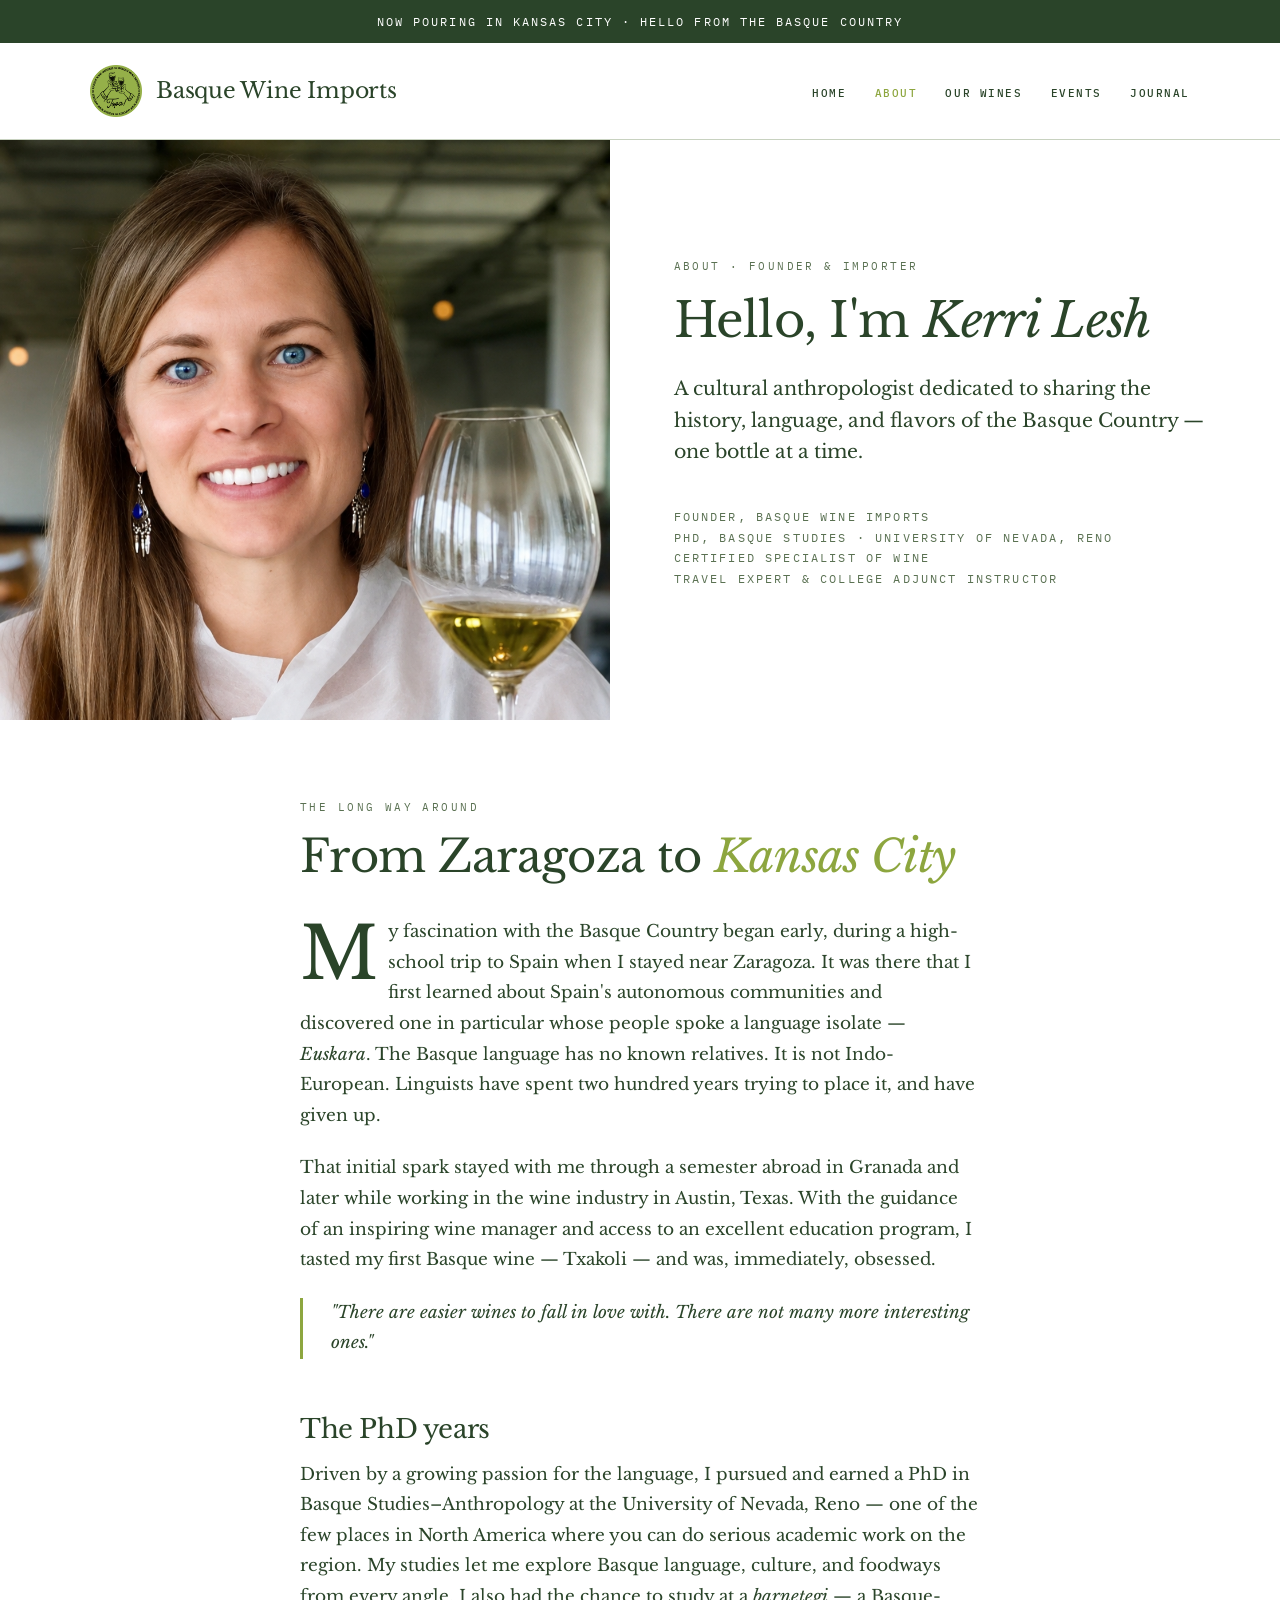
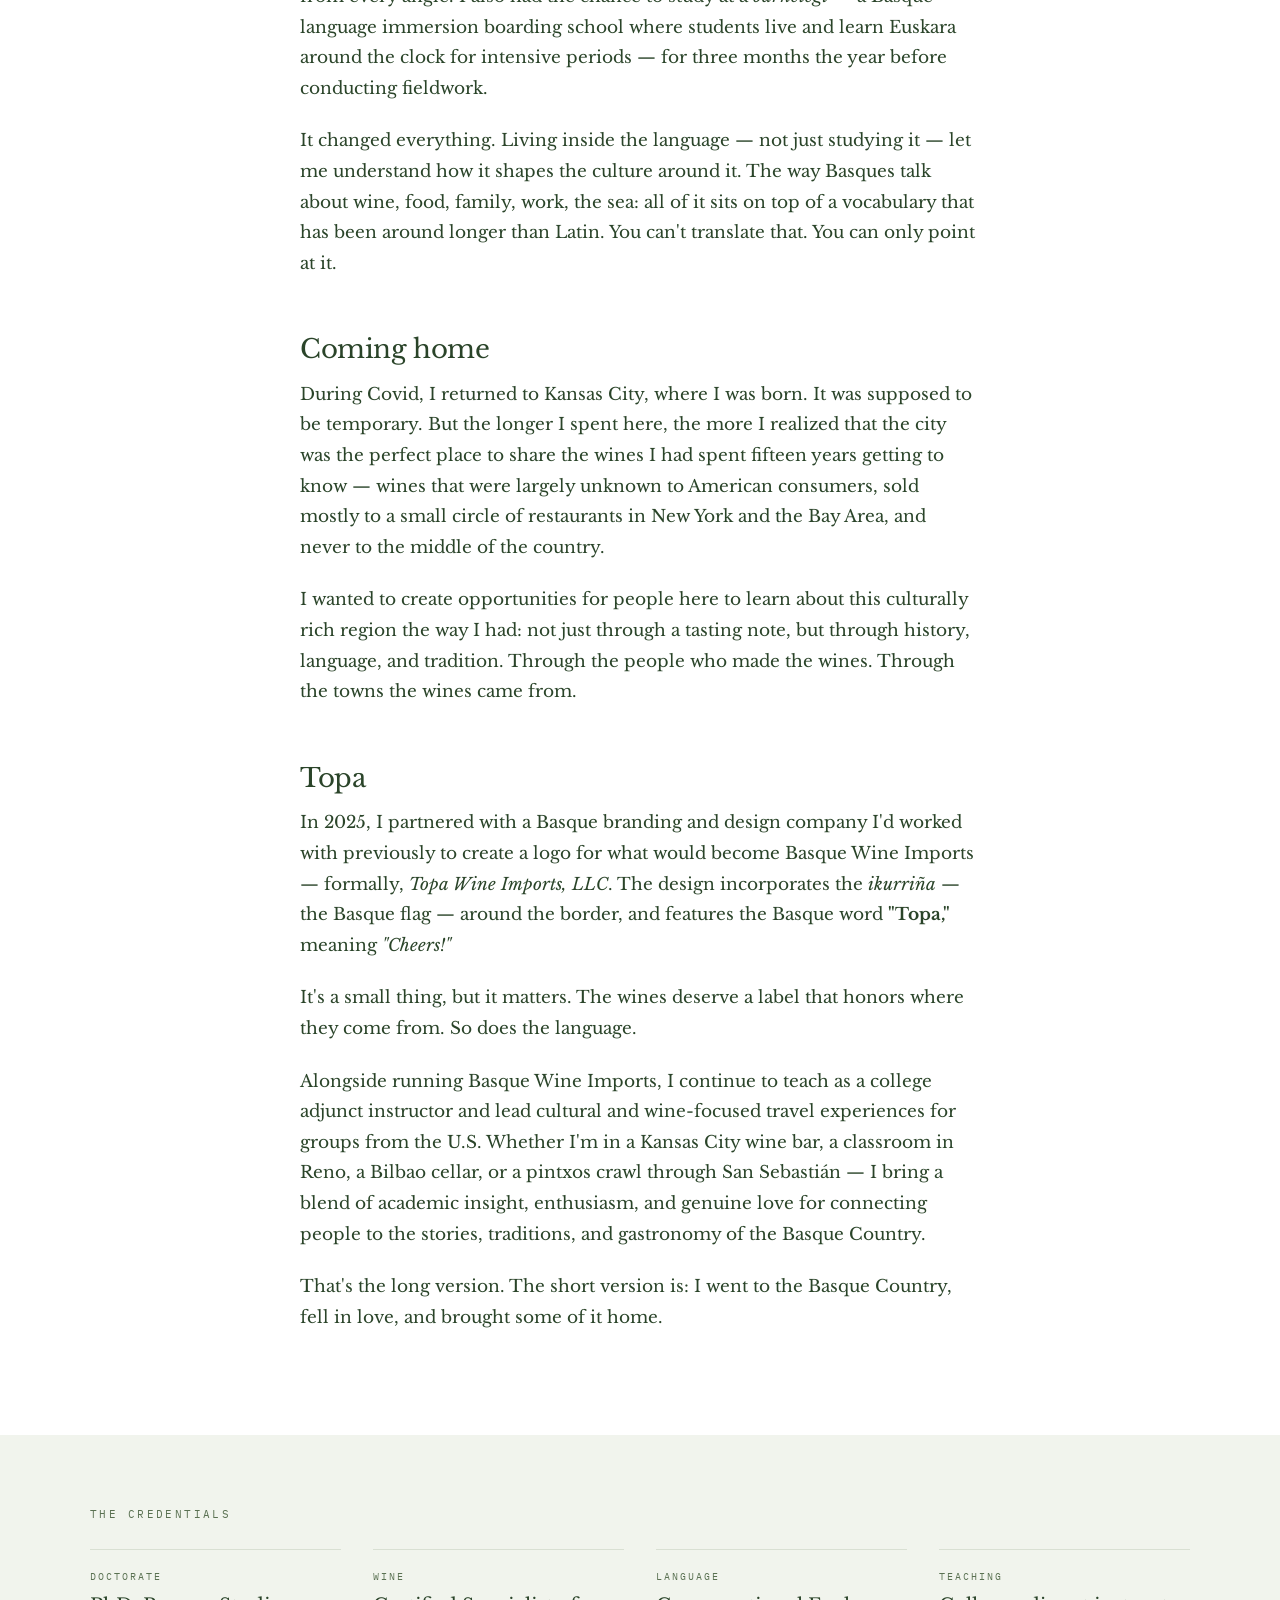
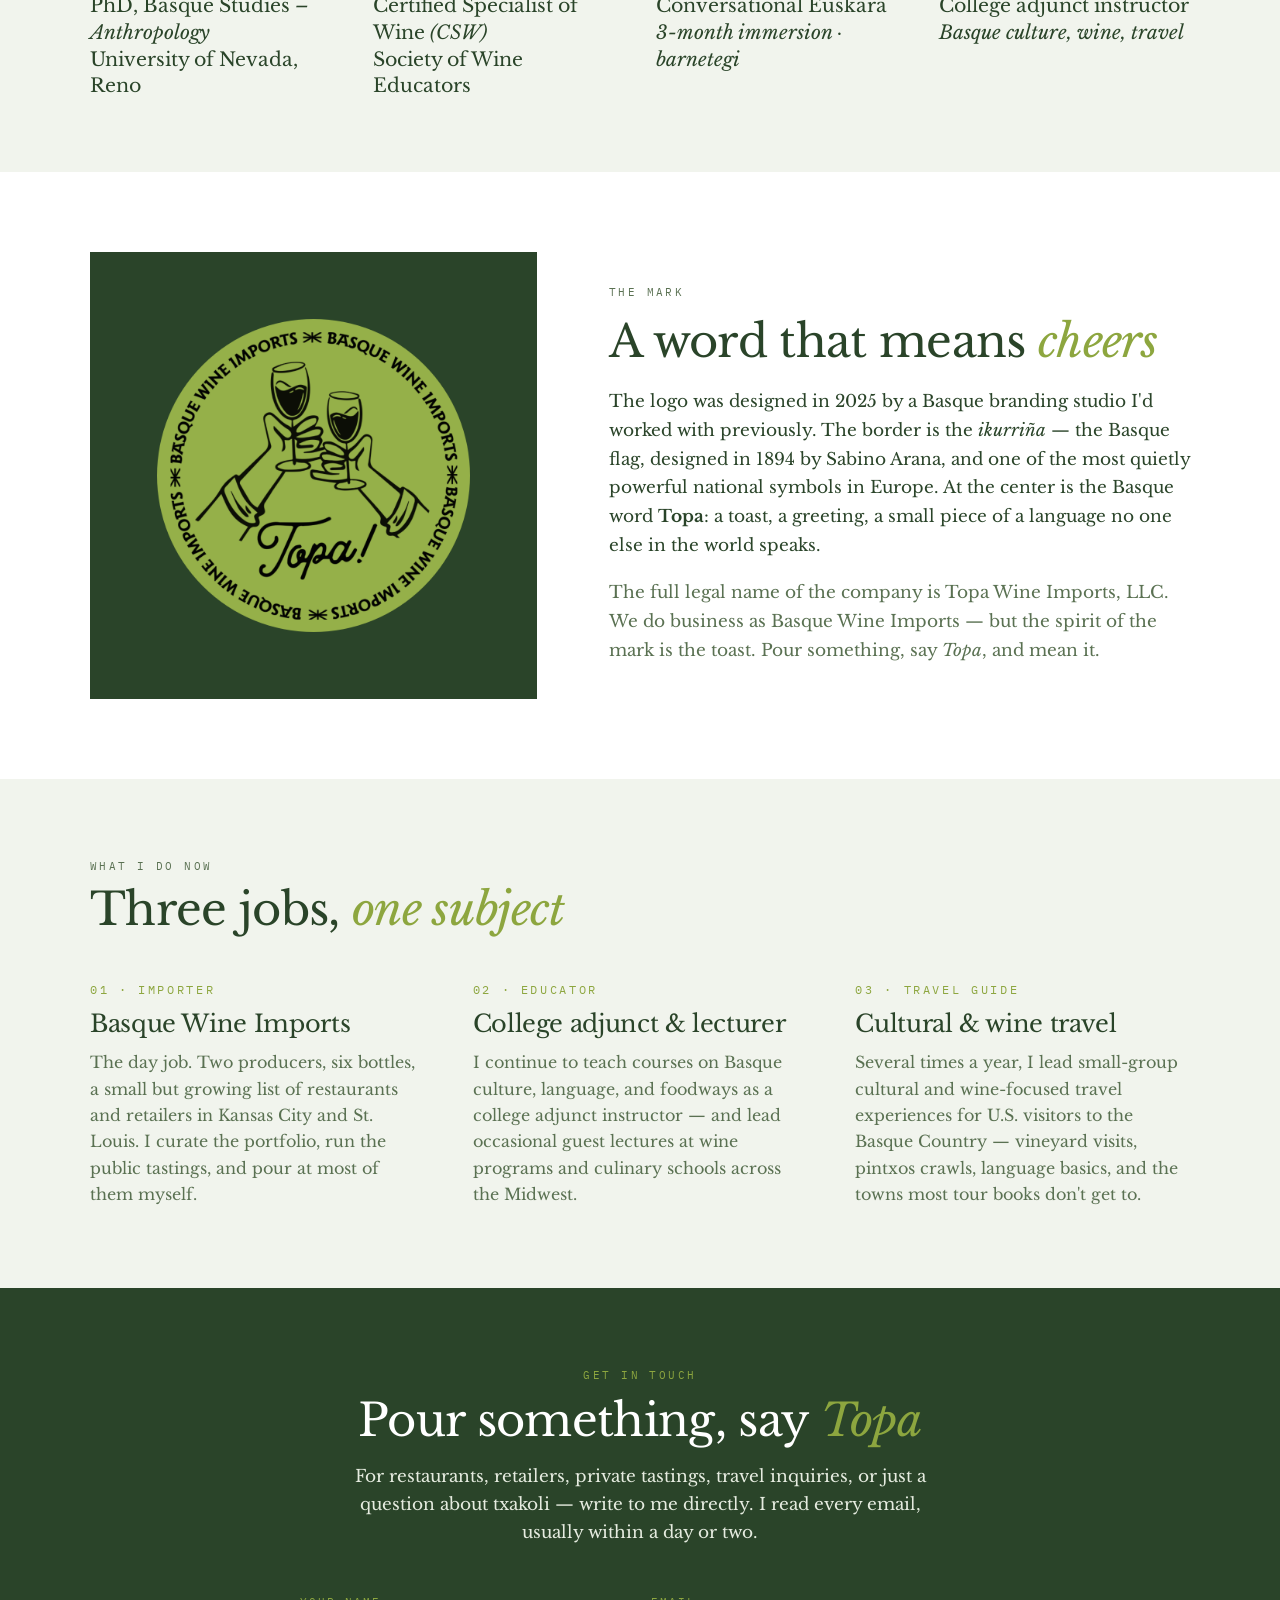
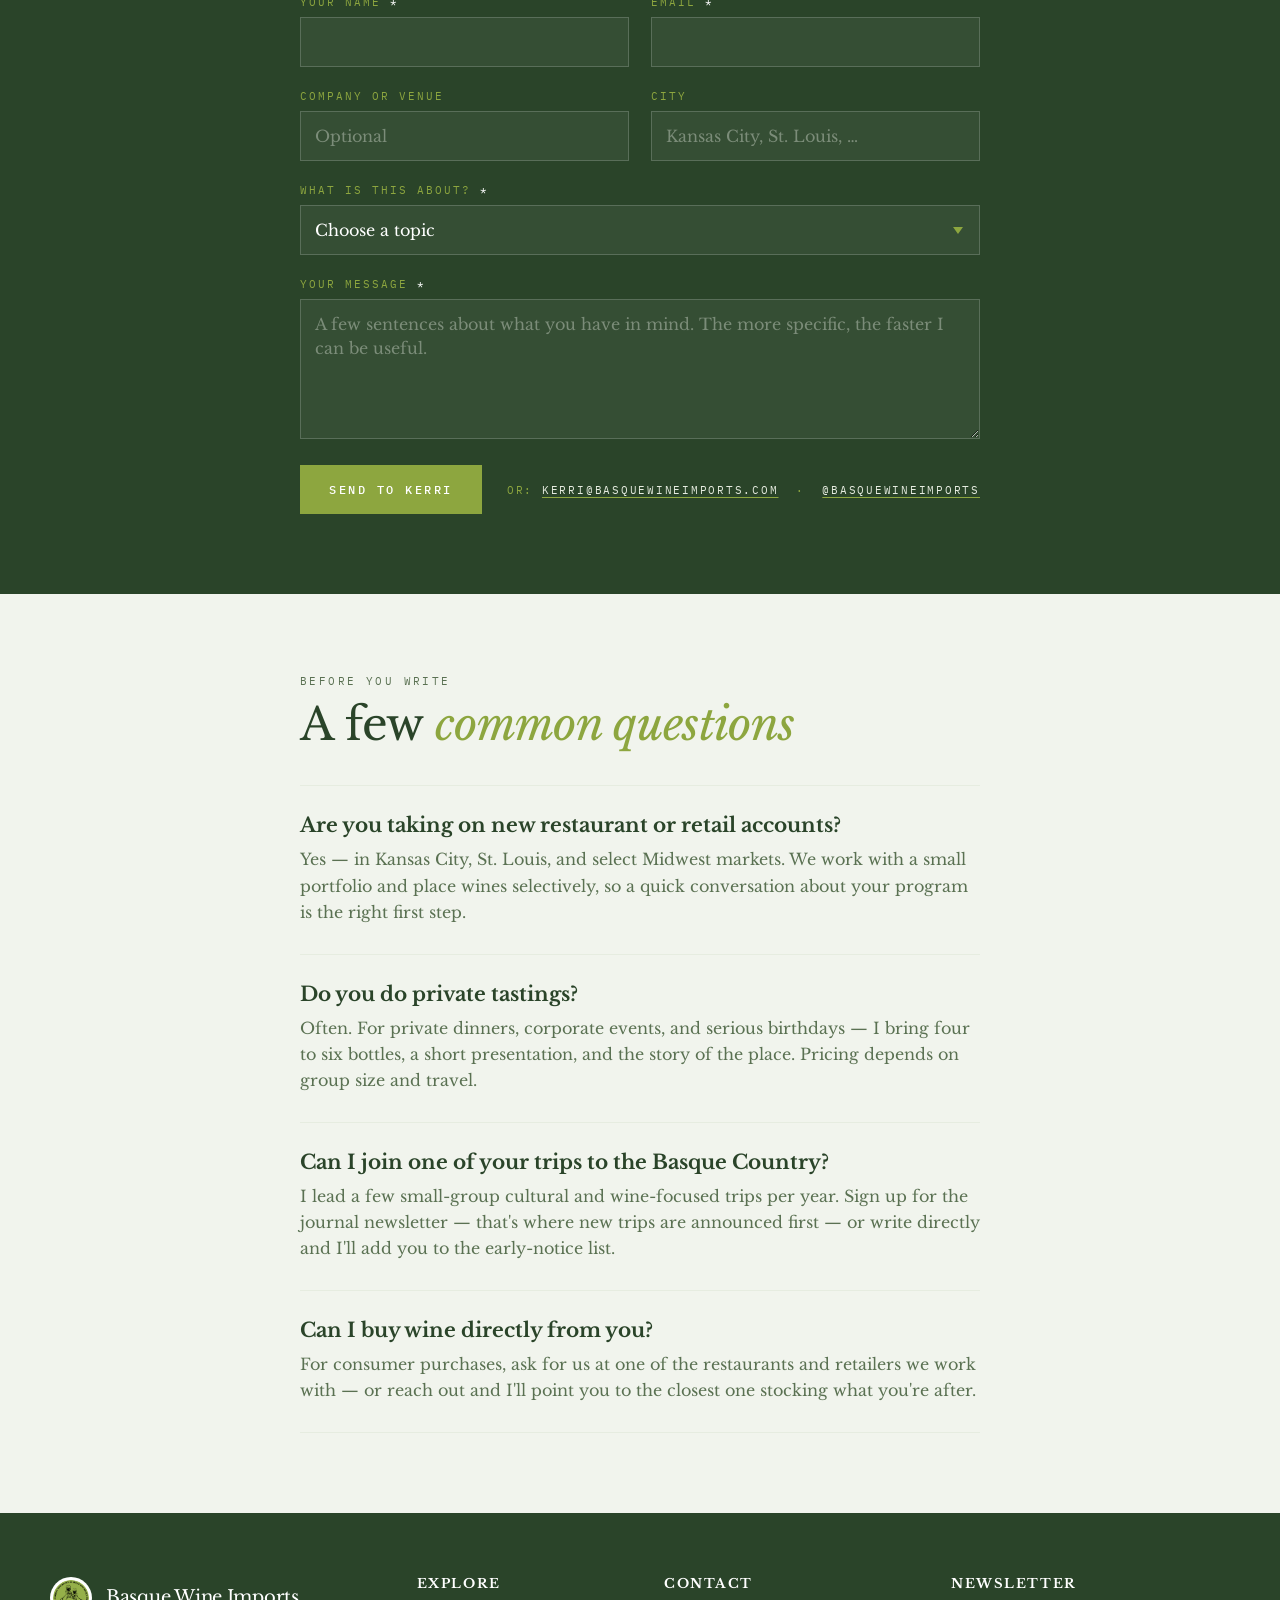
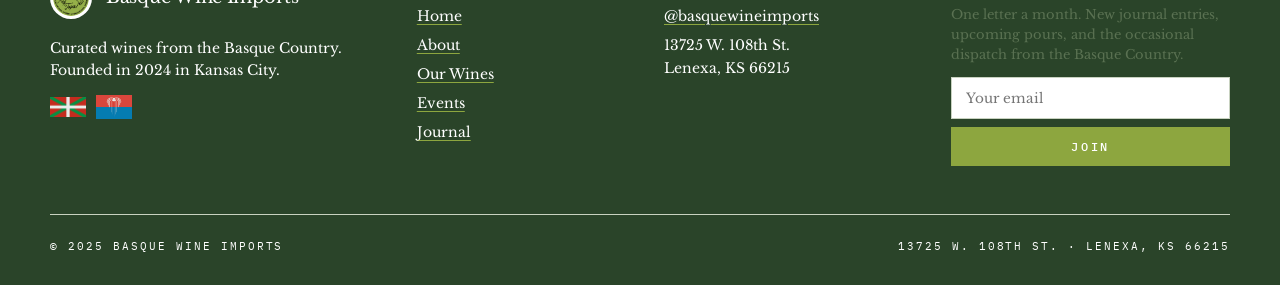
==== about.html @ 201b877d "Initial commit" ====
<!doctype html>
<html lang="en">
<head>
<meta charset="utf-8" />
<meta name="viewport" content="width=device-width, initial-scale=1" />
<title>About · Basque Wine Imports</title>
<link rel="preconnect" href="https://fonts.googleapis.com" />
<link rel="preconnect" href="https://fonts.gstatic.com" crossorigin />
<link href="https://fonts.googleapis.com/css2?family=Libre+Baskerville:ital,wght@0,400;0,700;1,400&family=IBM+Plex+Mono:wght@400;500&display=swap" rel="stylesheet" />
<style>
  * { box-sizing: border-box; }
  body { margin: 0; font-family: "Libre Baskerville", Georgia, serif; background: #FFFFFF; color: #2A4429; }
  .wrap { max-width: 1180px; margin: 0 auto; padding: 0 40px; }
  .wrap-narrow { max-width: 760px; margin: 0 auto; padding: 0 40px; }
  .page-section { padding: 80px 0; }
  .btn:not(.btn--tertiary) { white-space: nowrap; }
  .btn--tertiary { white-space: nowrap; }
  .nav-item a { white-space: nowrap; }

  /* About hero */
  .about-hero {
    display: grid;
    grid-template-columns: 1fr 1.1fr;
    align-items: stretch;
    min-height: 580px;
  }
  .about-hero .portrait {
    background: #E6ECE0 center/cover;
  }
  .about-hero .copy {
    padding: 96px 64px;
    display: flex;
    flex-direction: column;
    justify-content: center;
  }
  .about-hero .copy code {
    display: block;
    margin-bottom: 22px;
    font-family: "IBM Plex Mono", monospace;
    font-size: 11px; letter-spacing: 0.22em; text-transform: uppercase;
    color: #5A7152;
  }
  .about-hero h1 {
    margin: 0 0 28px;
    font-size: 48px;
    line-height: 1.05;
  }
  .about-hero h1 em { color: #2A4429; font-style: italic; }
  .about-hero .roles {
    font-family: "IBM Plex Mono", monospace;
    font-size: 12px; letter-spacing: 0.18em; text-transform: uppercase;
    color: #5A7152;
    line-height: 1.7;
  }

  /* Story */
  .story p { font-size: 17px; line-height: 1.8; margin: 0 0 22px; }
  .story h3 {
    font-size: 26px;
    margin: 56px 0 16px;
  }
  .story .first-letter::first-letter {
    font-family: "Libre Baskerville", Georgia, serif;
    font-size: 72px;
    float: left;
    line-height: 0.85;
    padding: 6px 10px 0 0;
    color: #2A4429;
  }
  .pull {
    font-family: "Libre Baskerville", Georgia, serif;
    font-style: italic;
    font-size: 28px;
    line-height: 1.4;
    color: #2A4429;
    border-left: 3px solid #8DA63F;
    padding-left: 28px;
    margin: 48px 0;
  }

  /* Credentials strip */
  .creds {
    background: #F1F4ED;
    padding: 72px 0;
  }
  .creds-grid {
    display: grid;
    grid-template-columns: repeat(4, 1fr);
    gap: 32px;
  }
  .cred {
    border-top: 1px solid #D9E0D3;
    padding-top: 20px;
  }
  .cred .label {
    font-family: "IBM Plex Mono", monospace;
    font-size: 10px; letter-spacing: 0.2em; text-transform: uppercase;
    color: #5A7152;
    margin-bottom: 10px;
  }
  .cred .value {
    font-family: "Libre Baskerville", Georgia, serif;
    font-size: 19px;
    line-height: 1.4;
    color: #2A4429;
  }
  .cred .value em { color: #2A4429; }

  /* Logo story */
  .logo-story {
    display: grid;
    grid-template-columns: 1fr 1.3fr;
    gap: 72px;
    align-items: center;
  }
  .logo-story .logo-wrap {
    aspect-ratio: 1/1;
    background: #2A4429;
    display: flex;
    align-items: center;
    justify-content: center;
  }
  .logo-story .logo-wrap img {
    width: 70%;
  }

  /* What I do */
  .what-i-do {
    display: grid;
    grid-template-columns: repeat(3, 1fr);
    gap: 48px;
  }
  .what-card .num {
    font-family: "IBM Plex Mono", monospace;
    font-size: 12px; letter-spacing: 0.22em; text-transform: uppercase;
    color: #8DA63F;
    margin-bottom: 14px;
  }
  .what-card h3 { margin: 0 0 12px; font-size: 24px; }
  .what-card p { margin: 0; font-size: 16px; line-height: 1.65; color: #5A7152; }

  /* Contact form (dark variant on green hero) */
  .contact-form-dark .form-group { margin-bottom: 22px; text-align: left; }
  .contact-form-dark .form-group label {
    display: block;
    font-family: "IBM Plex Mono", monospace;
    font-size: 11px;
    letter-spacing: 0.18em;
    text-transform: uppercase;
    color: #8DA63F;
    margin-bottom: 8px;
  }
  .contact-form-dark .form-group .required { color: #FFFFFF; }
  .contact-form-dark .form-group input[type="text"],
  .contact-form-dark .form-group input[type="email"],
  .contact-form-dark .form-group select,
  .contact-form-dark .form-group textarea {
    width: 100%;
    font-family: "Libre Baskerville", Georgia, serif;
    font-size: 16px;
    line-height: 1.5;
    color: #FFFFFF;
    background: rgba(255,255,255,0.05);
    border: 1px solid rgba(255,255,255,0.18);
    padding: 12px 14px;
    border-radius: 0;
    outline: none;
    transition: border-color .15s ease, background-color .15s ease;
  }
  .contact-form-dark .form-group input::placeholder,
  .contact-form-dark .form-group textarea::placeholder { color: rgba(230, 236, 224, 0.4); }
  .contact-form-dark .form-group input:focus,
  .contact-form-dark .form-group select:focus,
  .contact-form-dark .form-group textarea:focus {
    border-color: #8DA63F;
    background: rgba(255,255,255,0.08);
  }
  .contact-form-dark .form-group textarea {
    min-height: 140px;
    resize: vertical;
  }
  .contact-form-dark .form-group select {
    appearance: none;
    -webkit-appearance: none;
    background-image: url("data:image/svg+xml;utf8,<svg xmlns='http://www.w3.org/2000/svg' width='12' height='8' viewBox='0 0 12 8'><path fill='%238DA63F' d='M6 8L0 0h12z'/></svg>");
    background-repeat: no-repeat;
    background-position: right 16px center;
    background-size: 10px;
    padding-right: 40px;
  }
  .contact-form-dark .form-group select option { background: #2A4429; color: #FFFFFF; }
  .contact-form-dark .form-row-2 { display: grid; grid-template-columns: 1fr 1fr; gap: 22px; }
  .contact-form-dark .form-foot {
    display: flex;
    align-items: center;
    justify-content: space-between;
    gap: 24px;
    margin-top: 12px;
    flex-wrap: wrap;
  }
  .contact-form-dark .form-foot .privacy {
    font-family: "IBM Plex Mono", monospace;
    font-size: 11px;
    letter-spacing: 0.16em;
    text-transform: uppercase;
    color: #8DA63F;
  }

  /* FAQ */
  .faq-item {
    border-top: 1px solid #E6ECE0;
    padding: 28px 0;
  }
  .faq-item:last-child { border-bottom: 1px solid #E6ECE0; }
  .faq-item h4 { font-size: 20px; margin: 0 0 10px; }
  .faq-item p { margin: 0; font-size: 16px; line-height: 1.65; color: #5A7152; }
</style>
<link rel="stylesheet" href="styles.css" />
</head>
<body>

<div class="announcement-bar">
  <div class="wrap"><p style="margin:0; padding: 12px 0; text-align:center;">Now pouring in Kansas City · Hello from the Basque Country</p></div>
</div>

<!-- ============ Header ============ -->
<header class="header">
  <div class="wrap" style="display:flex; align-items:center; justify-content:space-between; padding-top: 22px; padding-bottom: 22px;">
    <div style="display:flex; align-items:center; gap: 14px;">
      <img src="assets/topa-logo.webp" alt="" style="width:52px; height:52px;" />
      <h2 class="site-title" style="margin:0; font-size: 22px;"><a href="index.html" style="text-decoration:none;">Basque Wine Imports</a></h2>
    </div>
    <nav style="display:flex; gap: 28px; flex-wrap: nowrap;">
      <div class="nav-item"><a href="index.html">Home</a></div>
      <div class="nav-item nav-item--active"><a href="about.html">About</a></div>
      <div class="nav-item"><a href="wines.html">Our Wines</a></div>
      <div class="nav-item"><a href="events.html">Events</a></div>
      <div class="nav-item"><a href="blog.html">Journal</a></div>
    </nav>
  </div>
</header>

<!-- ============ Hero ============ -->
<section class="about-hero">
  <div class="portrait" style="background-image: url('assets/kerri-lesh.png'); background-position: center top;"></div>
  <div class="copy">
    <code>About · Founder &amp; importer</code>
    <h1 style="white-space: nowrap;">Hello, I'm <em>Kerri Lesh</em></h1>
    <p style="font-size: 19px; line-height: 1.65; color: #2A4429; margin: 0 0 28px;">A cultural anthropologist dedicated to sharing the history, language, and flavors of the Basque Country — one bottle at a time.</p>
    <p class="roles">
      Founder, Basque Wine Imports<br/>
      PhD, Basque Studies · University of Nevada, Reno<br/>
      Certified Specialist of Wine<br/>
      Travel expert &amp; college adjunct instructor
    </p>
  </div>
</section>

<!-- ============ Story ============ -->
<section class="page-section story">
  <div class="wrap-narrow">
    <code style="display:block; margin-bottom: 18px; font-family: 'IBM Plex Mono', monospace; font-size: 11px; letter-spacing: 0.22em; text-transform: uppercase; color: #5A7152;">The long way around</code>
    <h2 style="margin: 0 0 36px; white-space: nowrap;">From Zaragoza to <em>Kansas City</em></h2>

    <p class="first-letter">My fascination with the Basque Country began early, during a high-school trip to Spain when I stayed near Zaragoza. It was there that I first learned about Spain's autonomous communities and discovered one in particular whose people spoke a language isolate — <em>Euskara</em>. The Basque language has no known relatives. It is not Indo-European. Linguists have spent two hundred years trying to place it, and have given up.</p>

    <p>That initial spark stayed with me through a semester abroad in Granada and later while working in the wine industry in Austin, Texas. With the guidance of an inspiring wine manager and access to an excellent education program, I tasted my first Basque wine — Txakoli — and was, immediately, obsessed.</p>

    <p class="pull">"There are easier wines to fall in love with. There are not many more interesting ones."</p>

    <h3>The PhD years</h3>

    <p>Driven by a growing passion for the language, I pursued and earned a PhD in Basque Studies–Anthropology at the University of Nevada, Reno — one of the few places in North America where you can do serious academic work on the region. My studies let me explore Basque language, culture, and foodways from every angle. I also had the chance to study at a <em>barnetegi</em> — a Basque-language immersion boarding school where students live and learn Euskara around the clock for intensive periods — for three months the year before conducting fieldwork.</p>

    <p>It changed everything. Living inside the language — not just studying it — let me understand how it shapes the culture around it. The way Basques talk about wine, food, family, work, the sea: all of it sits on top of a vocabulary that has been around longer than Latin. You can't translate that. You can only point at it.</p>

    <h3>Coming home</h3>

    <p>During Covid, I returned to Kansas City, where I was born. It was supposed to be temporary. But the longer I spent here, the more I realized that the city was the perfect place to share the wines I had spent fifteen years getting to know — wines that were largely unknown to American consumers, sold mostly to a small circle of restaurants in New York and the Bay Area, and never to the middle of the country.</p>

    <p>I wanted to create opportunities for people here to learn about this culturally rich region the way I had: not just through a tasting note, but through history, language, and tradition. Through the people who made the wines. Through the towns the wines came from.</p>

    <h3>Topa</h3>

    <p>In 2025, I partnered with a Basque branding and design company I'd worked with previously to create a logo for what would become Basque Wine Imports — formally, <em>Topa Wine Imports, LLC</em>. The design incorporates the <em>ikurriña</em> — the Basque flag — around the border, and features the Basque word <strong>"Topa,"</strong> meaning <em>"Cheers!"</em></p>

    <p>It's a small thing, but it matters. The wines deserve a label that honors where they come from. So does the language.</p>

    <p>Alongside running Basque Wine Imports, I continue to teach as a college adjunct instructor and lead cultural and wine-focused travel experiences for groups from the U.S. Whether I'm in a Kansas City wine bar, a classroom in Reno, a Bilbao cellar, or a pintxos crawl through San Sebastián — I bring a blend of academic insight, enthusiasm, and genuine love for connecting people to the stories, traditions, and gastronomy of the Basque Country.</p>

    <p>That's the long version. The short version is: I went to the Basque Country, fell in love, and brought some of it home.</p>
  </div>
</section>

<!-- ============ Credentials ============ -->
<section class="creds">
  <div class="wrap">
    <code style="display:block; margin-bottom: 28px; font-family: 'IBM Plex Mono', monospace; font-size: 11px; letter-spacing: 0.22em; text-transform: uppercase; color: #5A7152;">The credentials</code>
    <div class="creds-grid">
      <div class="cred">
        <div class="label">Doctorate</div>
        <div class="value">PhD, Basque Studies <em>– Anthropology</em><br/>University of Nevada, Reno</div>
      </div>
      <div class="cred">
        <div class="label">Wine</div>
        <div class="value">Certified Specialist of Wine <em>(CSW)</em><br/>Society of Wine Educators</div>
      </div>
      <div class="cred">
        <div class="label">Language</div>
        <div class="value">Conversational Euskara<br/><em>3-month immersion · barnetegi</em></div>
      </div>
      <div class="cred">
        <div class="label">Teaching</div>
        <div class="value">College adjunct instructor<br/><em>Basque culture, wine, travel</em></div>
      </div>
    </div>
  </div>
</section>

<!-- ============ Logo story ============ -->
<section class="page-section">
  <div class="wrap">
    <div class="logo-story">
      <div class="logo-wrap">
        <img src="assets/topa-logo.webp" alt="The Topa logo — a circle bordered by the Basque ikurriña with the word Topa at the center" />
      </div>
      <div>
        <code style="display:block; margin-bottom: 18px; font-family: 'IBM Plex Mono', monospace; font-size: 11px; letter-spacing: 0.22em; text-transform: uppercase; color: #5A7152;">The mark</code>
        <h2 style="margin: 0 0 22px;">A word that means <em>cheers</em></h2>
        <p style="font-size: 17px; line-height: 1.7; color: #2A4429; margin: 0 0 18px;">The logo was designed in 2025 by a Basque branding studio I'd worked with previously. The border is the <em>ikurriña</em> — the Basque flag, designed in 1894 by Sabino Arana, and one of the most quietly powerful national symbols in Europe. At the center is the Basque word <strong>Topa</strong>: a toast, a greeting, a small piece of a language no one else in the world speaks.</p>
        <p style="font-size: 17px; line-height: 1.7; color: #5A7152; margin: 0;">The full legal name of the company is Topa Wine Imports, LLC. We do business as Basque Wine Imports — but the spirit of the mark is the toast. Pour something, say <em>Topa</em>, and mean it.</p>
      </div>
    </div>
  </div>
</section>

<!-- ============ What I do today ============ -->
<section class="page-section" style="background: #F1F4ED;">
  <div class="wrap">
    <div style="margin-bottom: 48px; max-width: 56ch;">
      <code style="display:block; margin-bottom: 12px; font-family: 'IBM Plex Mono', monospace; font-size: 11px; letter-spacing: 0.22em; text-transform: uppercase; color: #5A7152;">What I do now</code>
      <h2 style="margin: 0; white-space: nowrap;">Three jobs, <em>one subject</em></h2>
    </div>
    <div class="what-i-do">
      <div class="what-card">
        <div class="num">01 · Importer</div>
        <h3>Basque Wine Imports</h3>
        <p>The day job. Two producers, six bottles, a small but growing list of restaurants and retailers in Kansas City and St. Louis. I curate the portfolio, run the public tastings, and pour at most of them myself.</p>
      </div>
      <div class="what-card">
        <div class="num">02 · Educator</div>
        <h3>College adjunct &amp; lecturer</h3>
        <p>I continue to teach courses on Basque culture, language, and foodways as a college adjunct instructor — and lead occasional guest lectures at wine programs and culinary schools across the Midwest.</p>
      </div>
      <div class="what-card">
        <div class="num">03 · Travel guide</div>
        <h3>Cultural &amp; wine travel</h3>
        <p>Several times a year, I lead small-group cultural and wine-focused travel experiences for U.S. visitors to the Basque Country — vineyard visits, pintxos crawls, language basics, and the towns most tour books don't get to.</p>
      </div>
    </div>
  </div>
</section>

<!-- ============ Contact form (replaces the CTA — was a separate Contact page) ============ -->
<section id="contact" class="page-section" style="background: #2A4429; color: #FFFFFF;">
  <div class="wrap-narrow" style="text-align: center;">
    <code style="display:block; margin-bottom: 14px; color: #8DA63F; font-family: 'IBM Plex Mono', monospace; font-size: 11px; letter-spacing: 0.22em; text-transform: uppercase;">Get in touch</code>
    <h2 style="color: #FFFFFF; margin: 0 0 18px;">Pour something, say <em style="color: #8DA63F;">Topa</em></h2>
    <p style="font-size: 17px; line-height: 1.65; color: #E6ECE0; max-width: 52ch; margin: 0 auto 48px;">For restaurants, retailers, private tastings, travel inquiries, or just a question about txakoli — write to me directly. I read every email, usually within a day or two.</p>
  </div>

  <div class="wrap-narrow">
    <form action="mailto:kerri@basquewineimports.com" method="post" enctype="text/plain" class="contact-form-dark">
      <div class="form-row-2">
        <div class="form-group">
          <label for="c-name">Your name <span class="required">*</span></label>
          <input id="c-name" name="name" type="text" required />
        </div>
        <div class="form-group">
          <label for="c-email">Email <span class="required">*</span></label>
          <input id="c-email" name="email" type="email" required />
        </div>
      </div>

      <div class="form-row-2">
        <div class="form-group">
          <label for="c-company">Company or venue</label>
          <input id="c-company" name="company" type="text" placeholder="Optional" />
        </div>
        <div class="form-group">
          <label for="c-city">City</label>
          <input id="c-city" name="city" type="text" placeholder="Kansas City, St. Louis, …" />
        </div>
      </div>

      <div class="form-group">
        <label for="c-topic">What is this about? <span class="required">*</span></label>
        <select id="c-topic" name="topic" required>
          <option value="">Choose a topic</option>
          <option value="restaurant">Restaurant or retail inquiry</option>
          <option value="private">Private tasting or wine dinner</option>
          <option value="travel">Travel — Basque Country experiences</option>
          <option value="press">Press, podcast, or interview</option>
          <option value="speaking">Speaking or guest lecture</option>
          <option value="general">Something else</option>
        </select>
      </div>

      <div class="form-group">
        <label for="c-message">Your message <span class="required">*</span></label>
        <textarea id="c-message" name="message" required placeholder="A few sentences about what you have in mind. The more specific, the faster I can be useful."></textarea>
      </div>

      <div class="form-foot">
        <button class="btn btn--primary btn--medium" type="submit">Send to Kerri</button>
        <span class="privacy">Or: <a href="mailto:kerri@basquewineimports.com" style="color:#E6ECE0;">kerri@basquewineimports.com</a> &nbsp;·&nbsp; <a href="http://instagram.com/basquewineimports" style="color:#E6ECE0;">@basquewineimports</a></span>
      </div>
    </form>
  </div>
</section>

<!-- ============ FAQ ============ -->
<section class="page-section" style="background: #F1F4ED;">
  <div class="wrap-narrow">
    <code style="display:block; margin-bottom: 12px; font-family: 'IBM Plex Mono', monospace; font-size: 11px; letter-spacing: 0.22em; text-transform: uppercase; color: #5A7152;">Before you write</code>
    <h2 style="margin: 0 0 36px;">A few <em>common questions</em></h2>

    <div class="faq-item">
      <h4>Are you taking on new restaurant or retail accounts?</h4>
      <p>Yes — in Kansas City, St. Louis, and select Midwest markets. We work with a small portfolio and place wines selectively, so a quick conversation about your program is the right first step.</p>
    </div>

    <div class="faq-item">
      <h4>Do you do private tastings?</h4>
      <p>Often. For private dinners, corporate events, and serious birthdays — I bring four to six bottles, a short presentation, and the story of the place. Pricing depends on group size and travel.</p>
    </div>

    <div class="faq-item">
      <h4>Can I join one of your trips to the Basque Country?</h4>
      <p>I lead a few small-group cultural and wine-focused trips per year. Sign up for the journal newsletter — that's where new trips are announced first — or write directly and I'll add you to the early-notice list.</p>
    </div>

    <div class="faq-item">
      <h4>Can I buy wine directly from you?</h4>
      <p>For consumer purchases, ask for us at one of the restaurants and retailers we work with — or reach out and I'll point you to the closest one stocking what you're after.</p>
    </div>
  </div>
</section>

<!-- ============ Footer ============ -->
<footer class="site-footer">
  <div class="wrap" style="padding: 64px 0 32px;">
    <div style="display:grid; grid-template-columns: 1.6fr 1fr 1.2fr 1.4fr; gap: 48px; align-items: start;">
      <div>
        <div style="display:flex; align-items:center; gap: 14px; margin-bottom: 18px;">
          <img src="assets/topa-logo.webp" alt="" style="width:42px; height:42px; background:#FFFFFF; border-radius: 999px; padding: 3px;" />
          <h3 style="font-size: 18px; margin: 0; white-space: nowrap;">Basque Wine Imports</h3>
        </div>
        <p style="font-size: 14px; line-height: 1.6; max-width: 38ch;">Curated wines from the Basque Country. Founded in 2024 in Kansas City.</p>
        <div style="display: flex; gap: 10px; align-items: center; margin-top: 14px;">
          <img src="assets/basque-flag.png" alt="Ikurriña — Basque flag" title="Topa — a nod to the Basque Country" style="width: 36px; height: auto; display: block; opacity: 0.9;" />
          <img src="assets/kc-flag.png" alt="Kansas City flag" title="Home base — Kansas City" style="width: 36px; height: auto; display: block; opacity: 0.9;" />
        </div>
      </div>
      <div>
        <h4 style="font-size: 13px; margin: 0 0 14px; letter-spacing: 0.12em; text-transform: uppercase;">Explore</h4>
        <p style="margin: 6px 0; font-size: 14px;"><a href="index.html">Home</a></p>
        <p style="margin: 6px 0; font-size: 14px;"><a href="about.html">About</a></p>
        <p style="margin: 6px 0; font-size: 14px;"><a href="wines.html">Our Wines</a></p>
        <p style="margin: 6px 0; font-size: 14px;"><a href="events.html">Events</a></p>
        <p style="margin: 6px 0; font-size: 14px;"><a href="blog.html">Journal</a></p>
      </div>
      <div>
        <h4 style="font-size: 13px; margin: 0 0 14px; letter-spacing: 0.12em; text-transform: uppercase;">Contact</h4>
        <p style="margin: 6px 0; font-size: 14px;"><a href="http://instagram.com/basquewineimports">@basquewineimports</a></p>
        <p style="margin: 6px 0; font-size: 14px;">13725 W. 108th St.<br/>Lenexa, KS 66215</p>
      </div>
      <div>
        <h4 style="font-size: 13px; margin: 0 0 14px; letter-spacing: 0.12em; text-transform: uppercase;">Newsletter</h4>
        <p style="font-size: 13px; line-height: 1.55; margin: 0 0 12px; color:#5A7152;">One letter a month. New journal entries, upcoming pours, and the occasional dispatch from the Basque Country.</p>
        <div class="form-wrapper newsletter-form">
          <div style="display:flex; flex-direction: column; gap: 8px;">
            <input class="newsletter-input" type="email" placeholder="Your email" style="width:100%; padding: 0.7rem 0.85rem !important; font-size: 0.85rem !important;" />
            <button class="btn btn--primary btn--small" type="button" style="padding: 0.7rem 1rem !important;">Join</button>
          </div>
        </div>
      </div>
    </div>
    <hr style="margin: 48px 0 24px;" />
    <div style="display:flex; justify-content: space-between; font-family: 'IBM Plex Mono', monospace; font-size: 11px; letter-spacing:0.18em; text-transform: uppercase;">
      <span>© 2025 Basque Wine Imports</span>
      <span>13725 W. 108th St. · Lenexa, KS 66215</span>
    </div>
  </div>
</footer>

</body>
</html>
---- styles.css ----
/* ============================================================
   BASQUE WINE IMPORTS
   Design tokens · type scale · core components
   ------------------------------------------------------------
   Palette:  Moss & Forest
   Type:     Libre Baskerville (serif) + IBM Plex Mono (labels)
   ============================================================ */

@import url('https://fonts.googleapis.com/css2?family=Libre+Baskerville:ital,wght@0,400;0,700;1,400&family=IBM+Plex+Mono:wght@400;500&display=swap');

:root {
  --moss:    #8DA63F;   /* accent — logo green */
  --forest:  #2A4429;   /* anchor — headings & text */
  --sage:    #5A7152;   /* muted text */
  --mist:    #E6ECE0;   /* surface — cards, callouts */
  --rule:    #C8D2C0;   /* hairline borders */
  --white:   #FFFFFF;
}

* { box-sizing: border-box; }

body {
  margin: 0;
  background: var(--white);
  color: var(--forest);
  font-family: "Libre Baskerville", "Hoefler Text", Georgia, serif;
  -webkit-font-smoothing: antialiased;
  text-rendering: optimizeLegibility;
}

/* ---------- Typography ---------- */

h1, h2, h3, h4, h5, h6 {
  font-family: "Libre Baskerville", "Hoefler Text", Georgia, serif;
  color: var(--forest);
  font-weight: 400;
  letter-spacing: -0.015em;
  line-height: 1.1;
  margin: 0 0 0.6em;
}

h1 { font-size: clamp(2.5rem, 5vw, 4.5rem); line-height: 1.02; }
h2 { font-size: clamp(2rem, 3.5vw, 3rem); }
h3 { font-size: clamp(1.5rem, 2.4vw, 2rem); }
h4 { font-size: 1.4rem; font-weight: 700; letter-spacing: 0; }

/* Italics in headings get the moss accent */
h1 em, h2 em, h3 em, h4 em,
h1 i,  h2 i,  h3 i,  h4 i {
  font-style: italic;
  color: var(--moss);
}

p, li { line-height: 1.65; }

/* Eyebrows / small caps labels — wrap text in <code>. */
code {
  font-family: "IBM Plex Mono", ui-monospace, "SFMono-Regular", Menlo, monospace;
  font-size: 0.7rem;
  letter-spacing: 0.22em;
  text-transform: uppercase;
  color: var(--moss);
  background: transparent;
  padding: 0;
}

figcaption {
  font-family: "Libre Baskerville", Georgia, serif;
  font-style: italic;
  font-size: 0.85rem;
  color: var(--sage);
  line-height: 1.5;
}

blockquote {
  font-family: "Libre Baskerville", Georgia, serif;
  font-style: italic;
  color: var(--forest);
  border-left: 2px solid var(--moss);
  padding-left: 1.5rem;
  font-size: 1.3rem;
  line-height: 1.45;
  margin: 2rem 0;
}

/* ---------- Links ---------- */

a {
  color: var(--forest);
  text-decoration: underline;
  text-decoration-color: var(--moss);
  text-decoration-thickness: 1px;
  text-underline-offset: 3px;
  transition: color 160ms ease, text-decoration-color 160ms ease;
}
a:hover {
  color: var(--moss);
  text-decoration-color: var(--forest);
}

/* ---------- Header & nav ---------- */

.header {
  background: var(--white);
  border-bottom: 1px solid var(--rule);
}

.site-title,
.site-title a {
  font-family: "Libre Baskerville", Georgia, serif;
  font-weight: 400;
  color: var(--forest);
  letter-spacing: -0.01em;
  text-decoration: none;
}

.nav-item a {
  font-family: "IBM Plex Mono", monospace;
  font-size: 0.7rem;
  letter-spacing: 0.14em;
  text-transform: uppercase;
  color: var(--forest);
  text-decoration: none;
  font-weight: 500;
  white-space: nowrap;
  transition: color 160ms ease;
}
.nav-item a:hover,
.nav-item--active a {
  color: var(--moss);
}

/* ---------- Announcement bar ---------- */

.announcement-bar {
  background: var(--forest);
  color: var(--white);
}
.announcement-bar p {
  font-family: "IBM Plex Mono", monospace;
  font-size: 0.72rem;
  letter-spacing: 0.18em;
  text-transform: uppercase;
  color: var(--white);
}

/* ---------- Buttons ---------- */

.btn,
.btn--small,
.btn--medium,
.btn--large {
  display: inline-block;
  font-family: "IBM Plex Mono", monospace;
  font-weight: 500;
  letter-spacing: 0.22em;
  text-transform: uppercase;
  font-size: 0.72rem;
  border: 1px solid transparent;
  border-radius: 0;
  padding: 1rem 1.75rem;
  text-decoration: none;
  cursor: pointer;
  transition: background 160ms ease, color 160ms ease, border-color 160ms ease;
}

.btn--primary {
  background: var(--moss);
  border-color: var(--moss);
  color: var(--white);
}
.btn--primary:hover {
  background: var(--forest);
  border-color: var(--forest);
  color: var(--white);
}

.btn--secondary {
  background: transparent;
  color: var(--forest);
  border-color: var(--forest);
}
.btn--secondary:hover {
  background: var(--forest);
  color: var(--white);
  border-color: var(--forest);
}

.btn--tertiary {
  padding: 0;
  border: none;
  background: transparent;
  color: var(--forest);
  position: relative;
  display: inline-block;
}
.btn--tertiary::after {
  content: "";
  display: block;
  height: 1px;
  background: currentColor;
  margin-top: 4px;
}
.btn--tertiary:hover { color: var(--moss); }

/* On dark green sections */
.on-dark--primary {
  background: var(--moss);
  border-color: var(--moss);
  color: #1a2d19;
}
.on-dark--primary:hover {
  background: var(--white);
  border-color: var(--white);
  color: #1a2d19;
}
.on-dark--secondary {
  background: transparent;
  border-color: var(--white);
  color: var(--white);
}
.on-dark--secondary:hover {
  background: var(--white);
  color: #1a2d19;
  border-color: var(--white);
}

/* ---------- Forms ---------- */

input[type="text"],
input[type="email"],
textarea,
select,
.newsletter-input {
  font-family: "Libre Baskerville", Georgia, serif;
  border: 1px solid var(--rule);
  border-radius: 0;
  background: var(--white);
  color: var(--forest);
  padding: 0.85rem 1rem;
  font-size: 0.95rem;
  box-shadow: none;
  outline: none;
  transition: border-color 160ms ease;
}
input:focus,
textarea:focus,
select:focus,
.newsletter-input:focus {
  border-color: var(--moss);
}

/* ---------- Footer ---------- */

.site-footer {
  background: var(--forest);
  color: var(--white);
}
.site-footer * { color: var(--white); }
.site-footer h1,
.site-footer h2,
.site-footer h3,
.site-footer h4 { color: var(--white); }
.site-footer a {
  color: var(--white);
  text-decoration-color: var(--moss);
}
.site-footer a:hover { color: var(--moss); }

/* ---------- Pills ---------- */

.bwi-pill {
  display: inline-block;
  font-family: "IBM Plex Mono", monospace;
  font-size: 0.65rem;
  letter-spacing: 0.18em;
  text-transform: uppercase;
  padding: 4px 10px;
  border-radius: 999px;
  border: 1px solid var(--forest);
  color: var(--forest);
  margin-right: 6px;
  white-space: nowrap;
}
.bwi-pill--moss {
  border-color: var(--moss);
  color: var(--moss);
}
.bwi-pill--filled {
  background: var(--forest);
  color: var(--white);
  border-color: var(--forest);
}

/* ---------- Utility ---------- */

hr {
  border: none;
  border-top: 1px solid var(--rule);
  margin: 2rem 0;
}

::selection {
  background: var(--moss);
  color: var(--white);
}
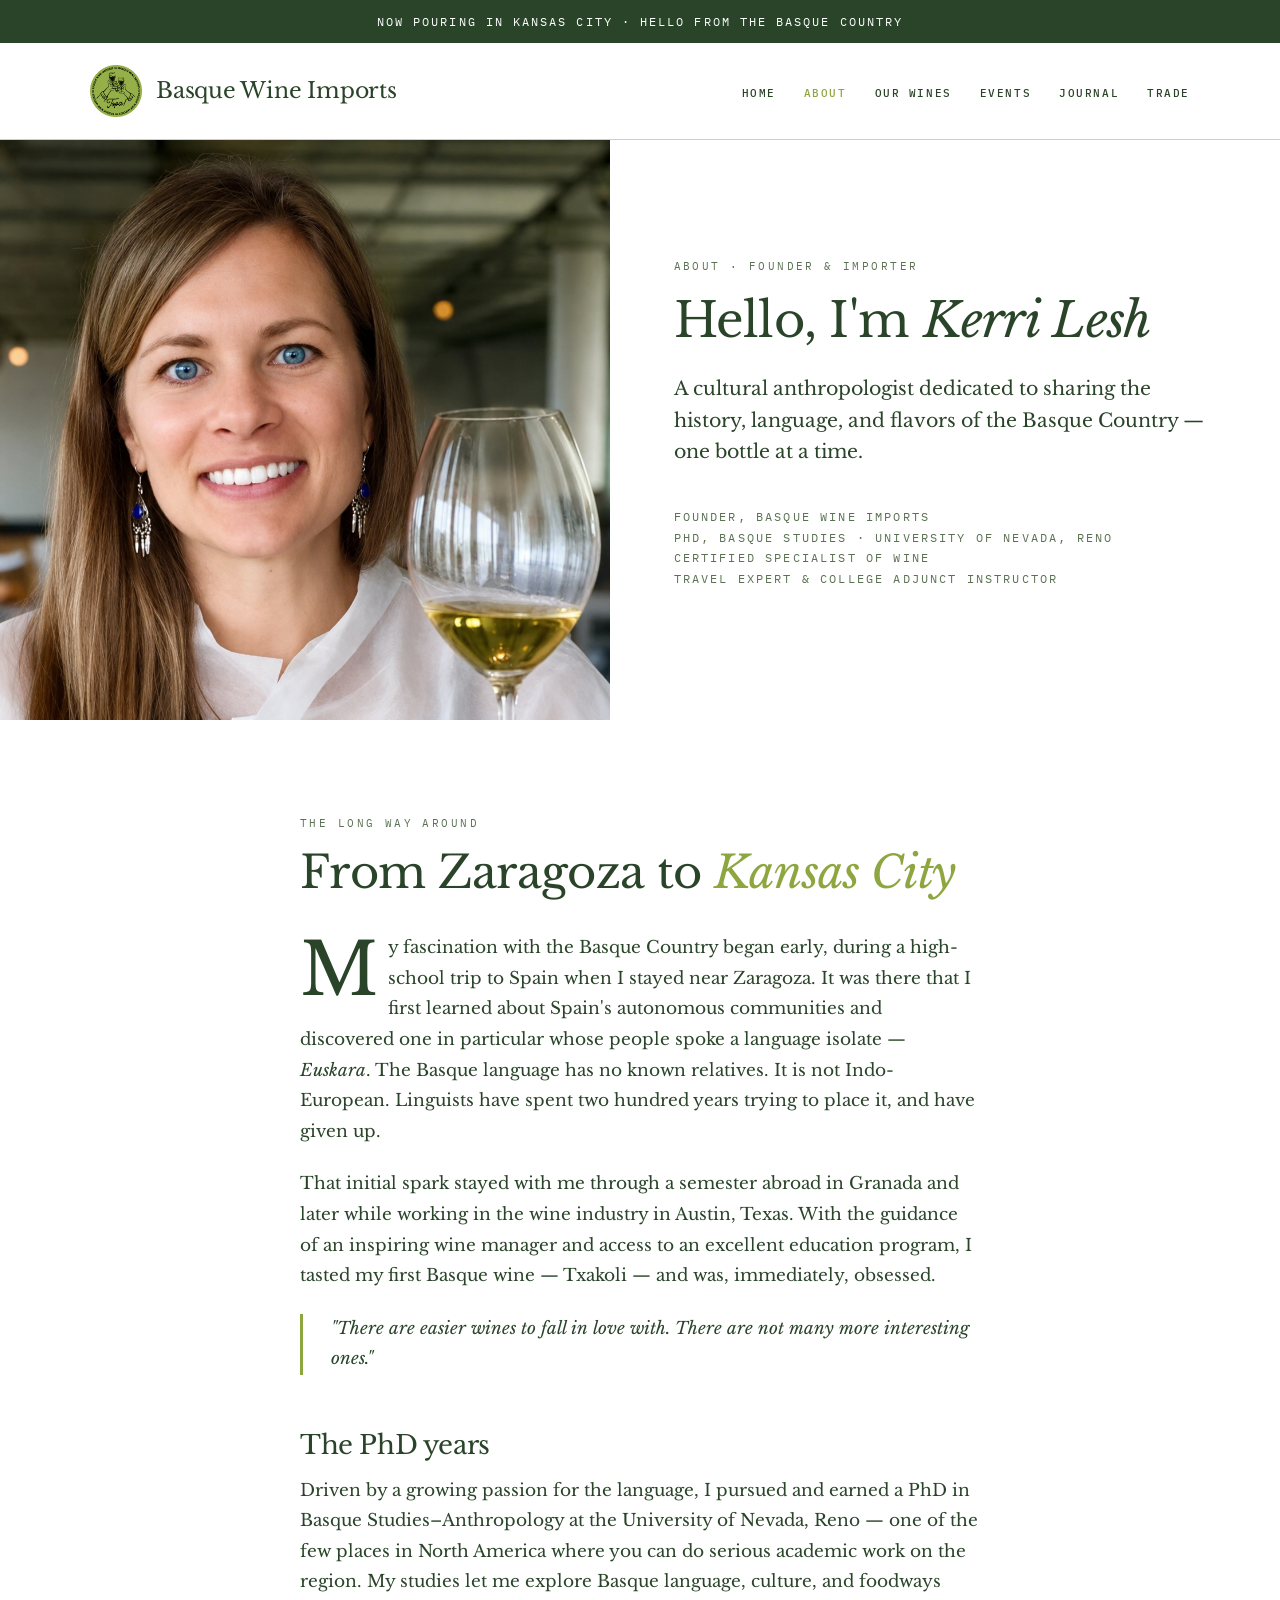
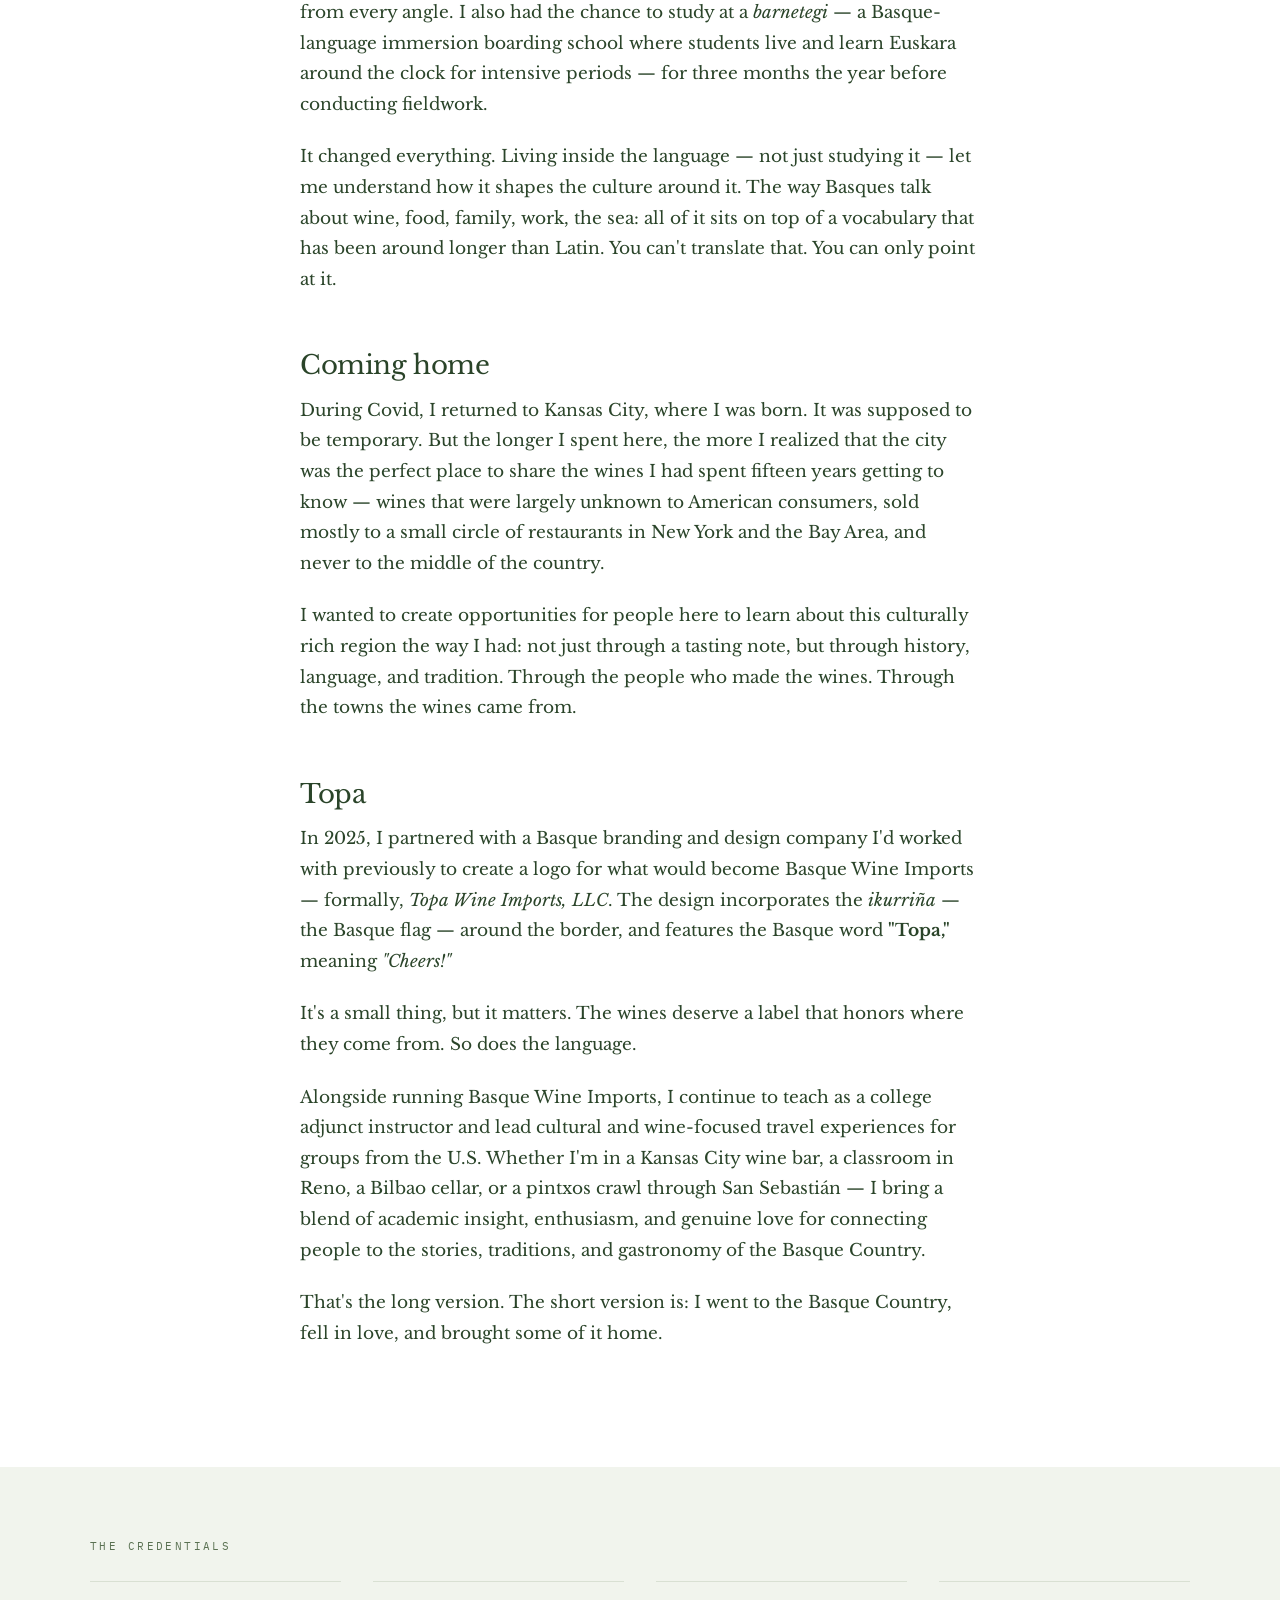
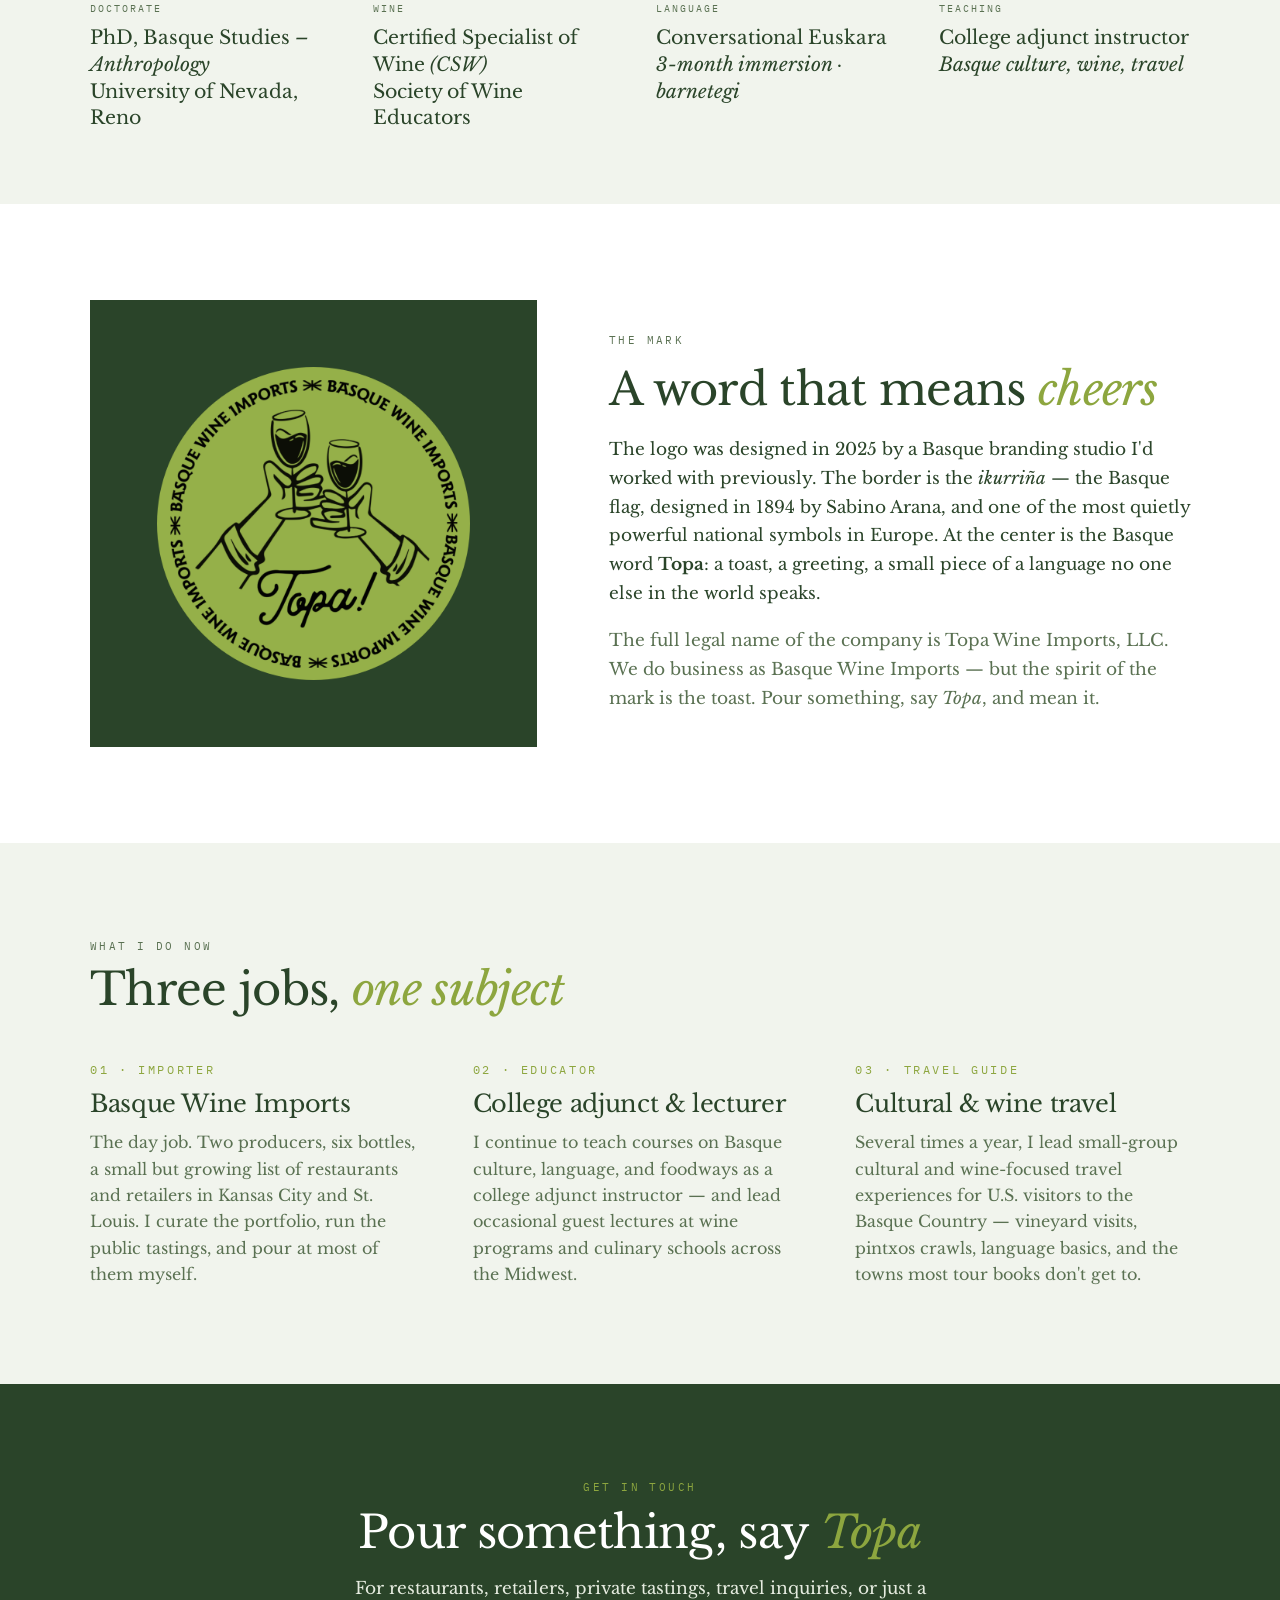
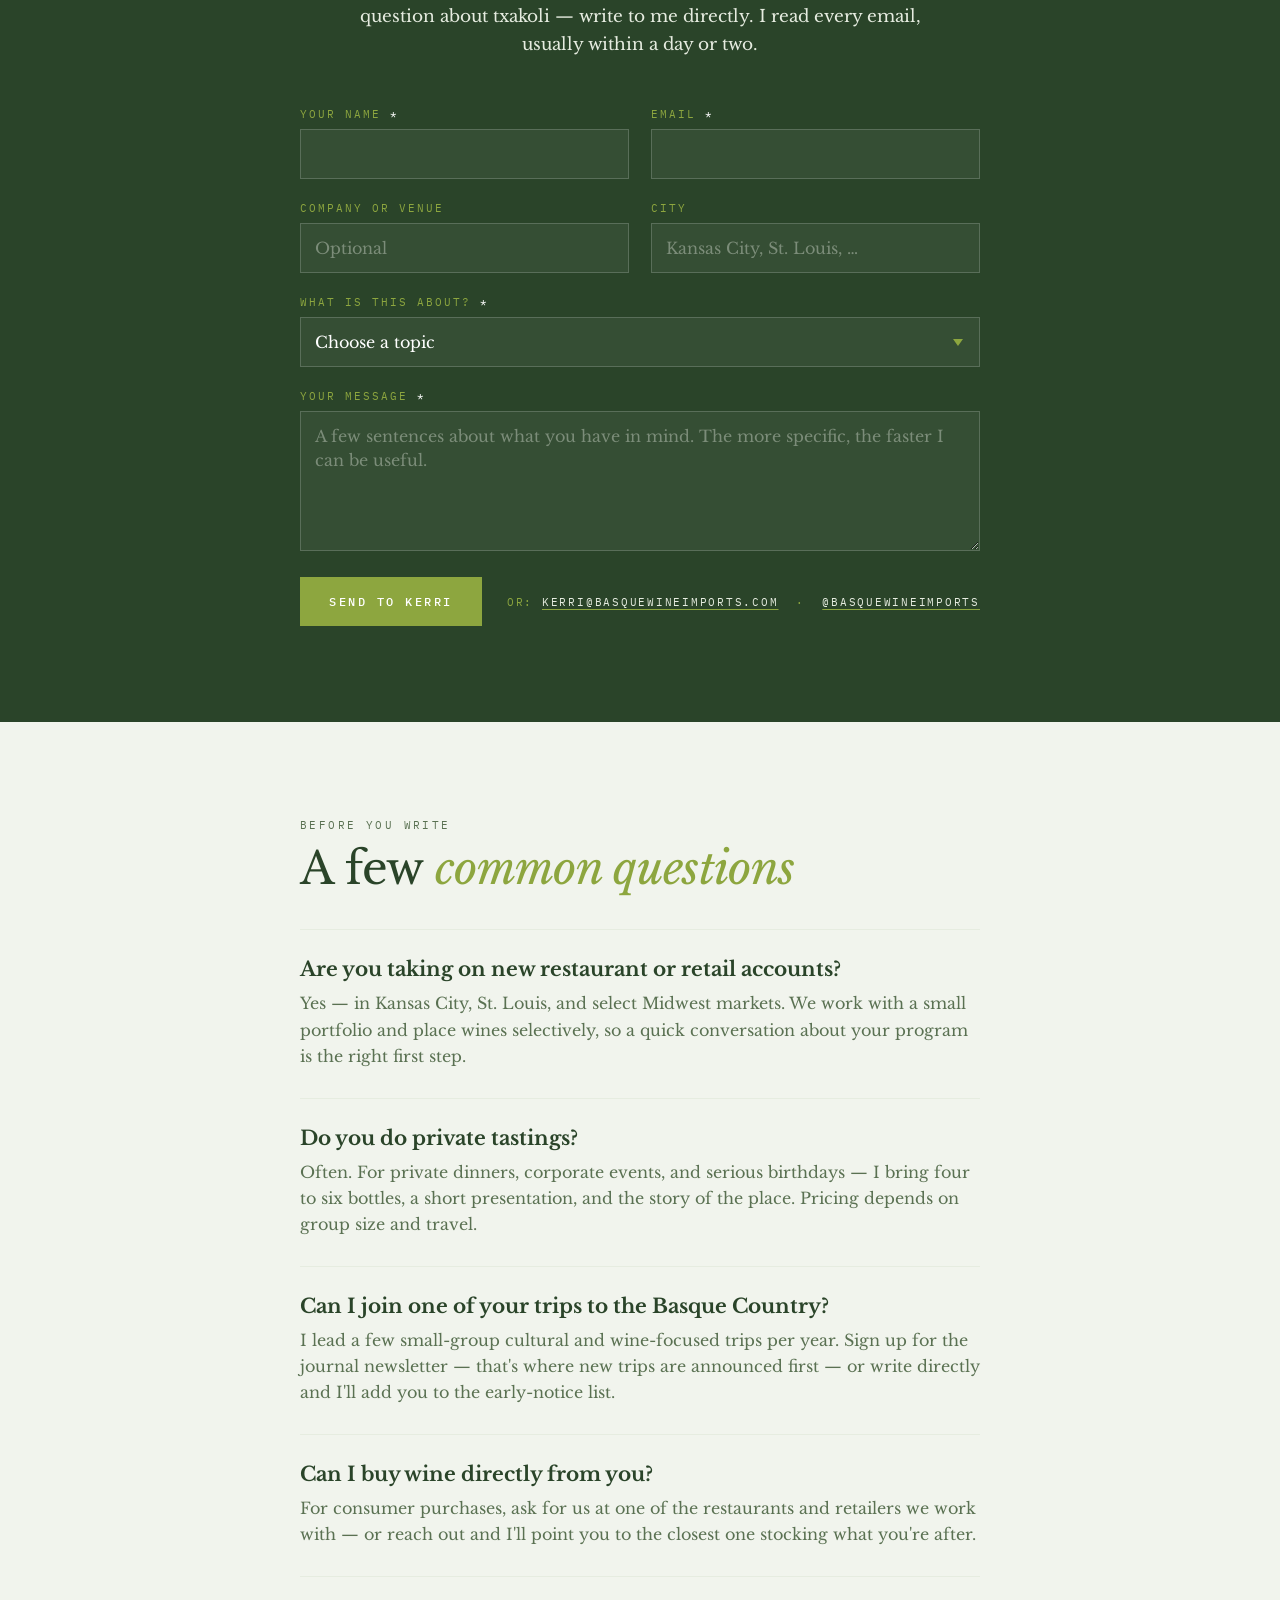
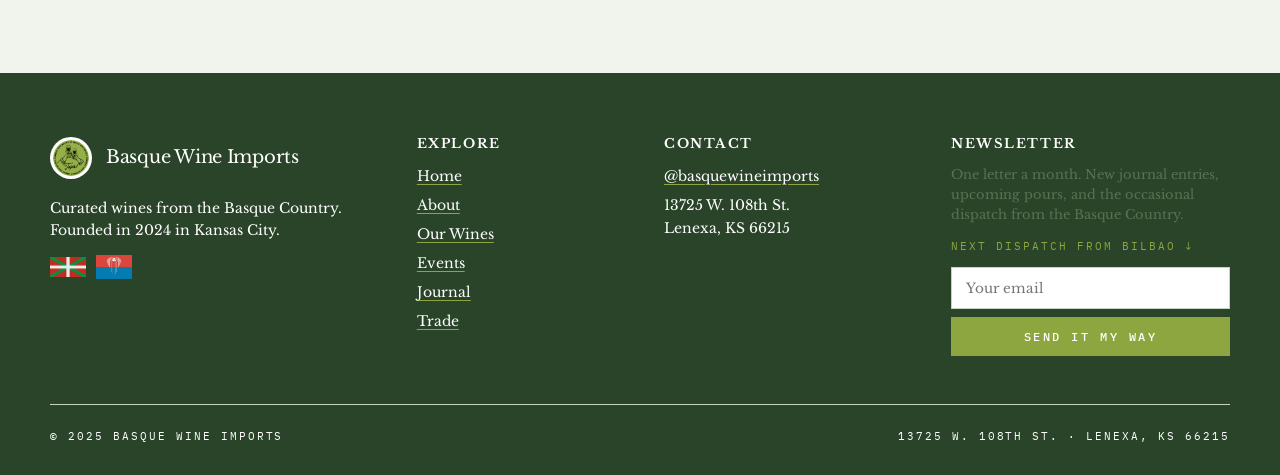
==== commit b9a3d84d: "Add files via upload" ====
--- a/about.html
+++ b/about.html
@@ -236,6 +236,7 @@
       <div class="nav-item"><a href="wines.html">Our Wines</a></div>
       <div class="nav-item"><a href="events.html">Events</a></div>
       <div class="nav-item"><a href="blog.html">Journal</a></div>
+      <div class="nav-item"><a href="trade.html">Trade</a></div>
     </nav>
   </div>
 </header>
@@ -469,6 +470,7 @@
         <p style="margin: 6px 0; font-size: 14px;"><a href="wines.html">Our Wines</a></p>
         <p style="margin: 6px 0; font-size: 14px;"><a href="events.html">Events</a></p>
         <p style="margin: 6px 0; font-size: 14px;"><a href="blog.html">Journal</a></p>
+        <p style="margin: 6px 0; font-size: 14px;"><a href="trade.html">Trade</a></p>
       </div>
       <div>
         <h4 style="font-size: 13px; margin: 0 0 14px; letter-spacing: 0.12em; text-transform: uppercase;">Contact</h4>
@@ -478,10 +480,11 @@
       <div>
         <h4 style="font-size: 13px; margin: 0 0 14px; letter-spacing: 0.12em; text-transform: uppercase;">Newsletter</h4>
         <p style="font-size: 13px; line-height: 1.55; margin: 0 0 12px; color:#5A7152;">One letter a month. New journal entries, upcoming pours, and the occasional dispatch from the Basque Country.</p>
+        <p style="font-family:'IBM Plex Mono', monospace; font-size: 11px; letter-spacing: 0.18em; text-transform: uppercase; color:#8DA63F; margin: 0 0 12px;">Next dispatch from Bilbao &darr;</p>
         <div class="form-wrapper newsletter-form">
           <div style="display:flex; flex-direction: column; gap: 8px;">
             <input class="newsletter-input" type="email" placeholder="Your email" style="width:100%; padding: 0.7rem 0.85rem !important; font-size: 0.85rem !important;" />
-            <button class="btn btn--primary btn--small" type="button" style="padding: 0.7rem 1rem !important;">Join</button>
+            <button class="btn btn--primary btn--small" type="button" style="padding: 0.7rem 1rem !important;">Send it my way</button>
           </div>
         </div>
       </div>
--- a/styles.css
+++ b/styles.css
@@ -304,3 +304,67 @@
   background: var(--moss);
   color: var(--white);
 }
+
+/* ---------- Layout: wrap & page sections ---------- */
+
+.wrap {
+  max-width: 1180px;
+  margin: 0 auto;
+  padding-left: 40px;
+  padding-right: 40px;
+  width: 100%;
+}
+
+.page-section {
+  padding-top: 96px;
+  padding-bottom: 96px;
+}
+.page-section.light { background: var(--white); }
+.page-section.dark  { background: var(--forest); color: var(--white); }
+
+@media (max-width: 900px) {
+  .wrap { padding-left: 24px; padding-right: 24px; }
+  .page-section { padding-top: 64px; padding-bottom: 64px; }
+}
+
+/* ---------- Decorative rule (Topa ✶) ---------- */
+
+.bwi-rule {
+  display: flex;
+  align-items: center;
+  gap: 1rem;
+  font-family: "IBM Plex Mono", monospace;
+  font-size: 0.7rem;
+  letter-spacing: 0.3em;
+  text-transform: uppercase;
+  color: var(--moss);
+  justify-content: center;
+  margin: 2rem 0;
+}
+.bwi-rule::before,
+.bwi-rule::after {
+  content: "";
+  flex: 1;
+  height: 1px;
+  background: var(--rule);
+  max-width: 120px;
+}
+
+/* ---------- City tag pill (event cards) ---------- */
+
+.city-tag {
+  display: inline-block;
+  font-family: "IBM Plex Mono", monospace;
+  font-size: 0.62rem;
+  letter-spacing: 0.22em;
+  text-transform: uppercase;
+  padding: 3px 9px;
+  border-radius: 999px;
+  border: 1px solid var(--moss);
+  color: var(--moss);
+  background: transparent;
+  margin-left: 10px;
+  vertical-align: middle;
+  line-height: 1.4;
+  white-space: nowrap;
+}
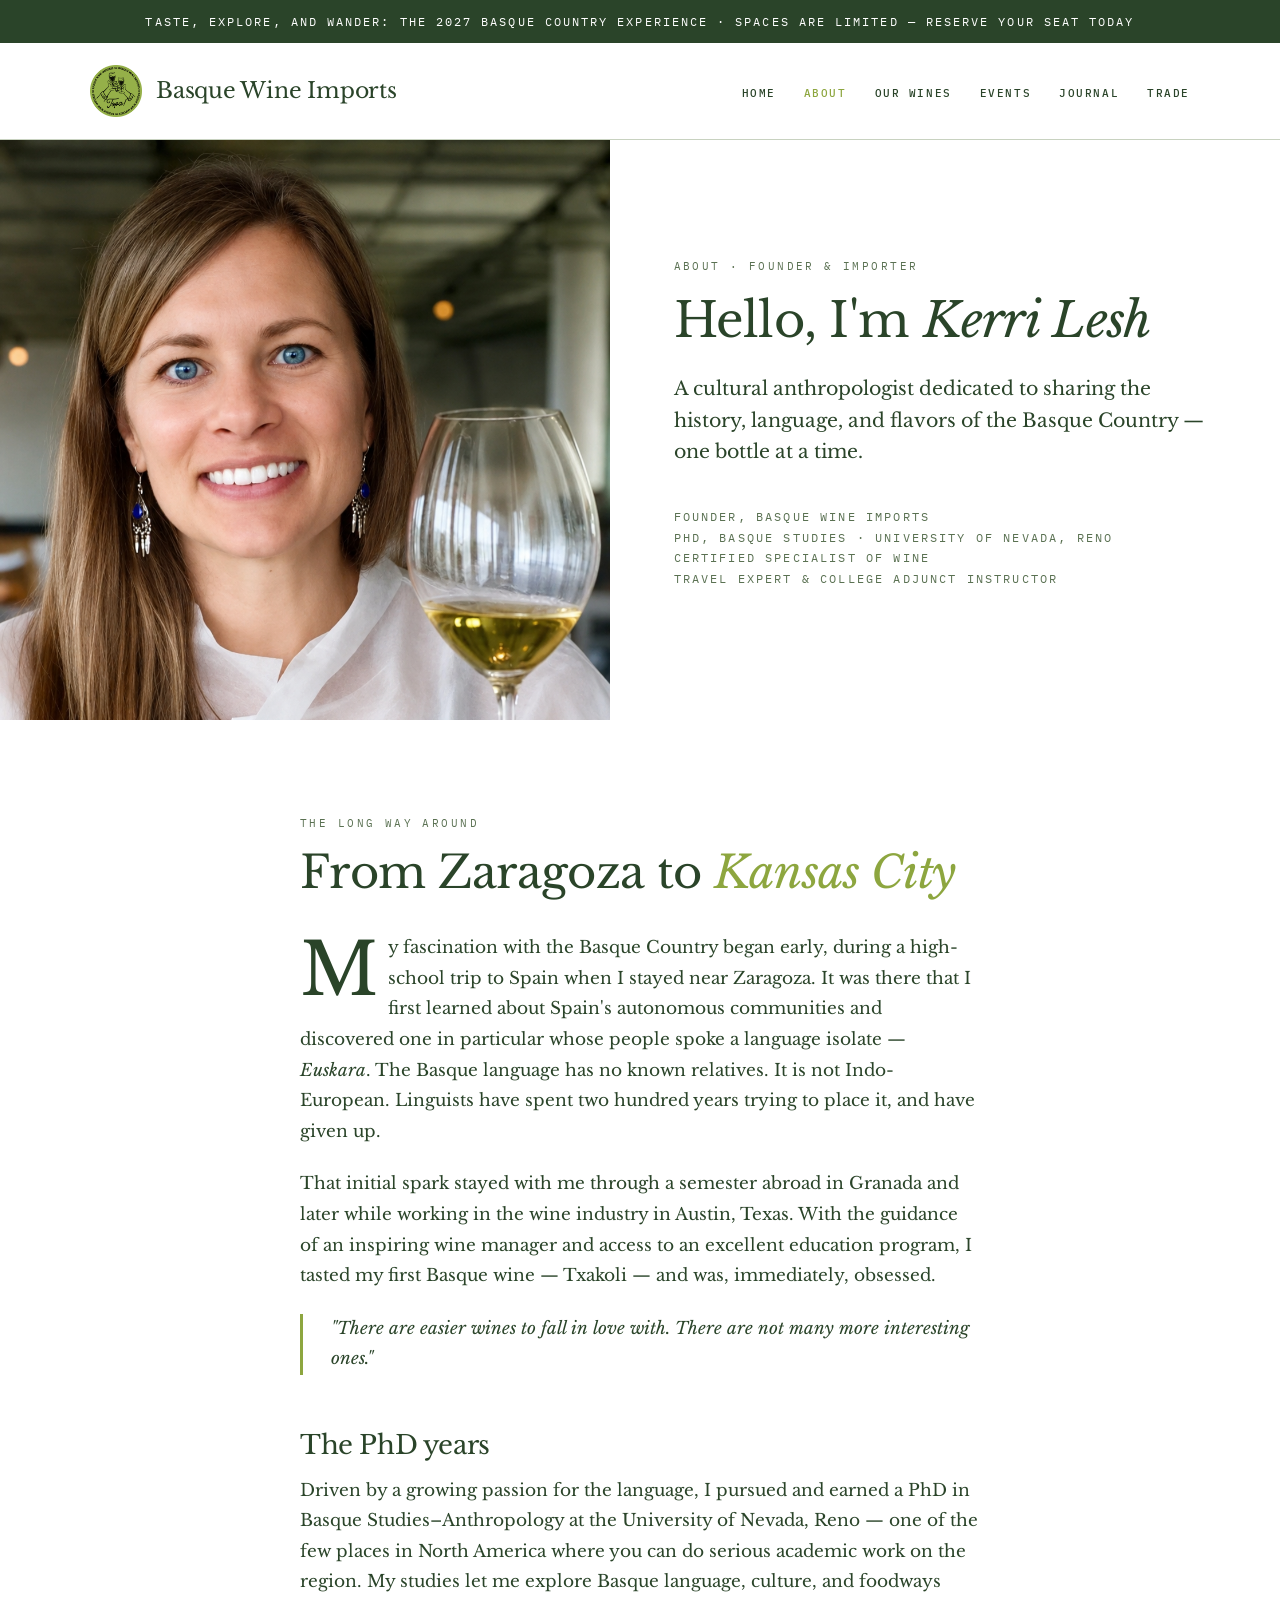
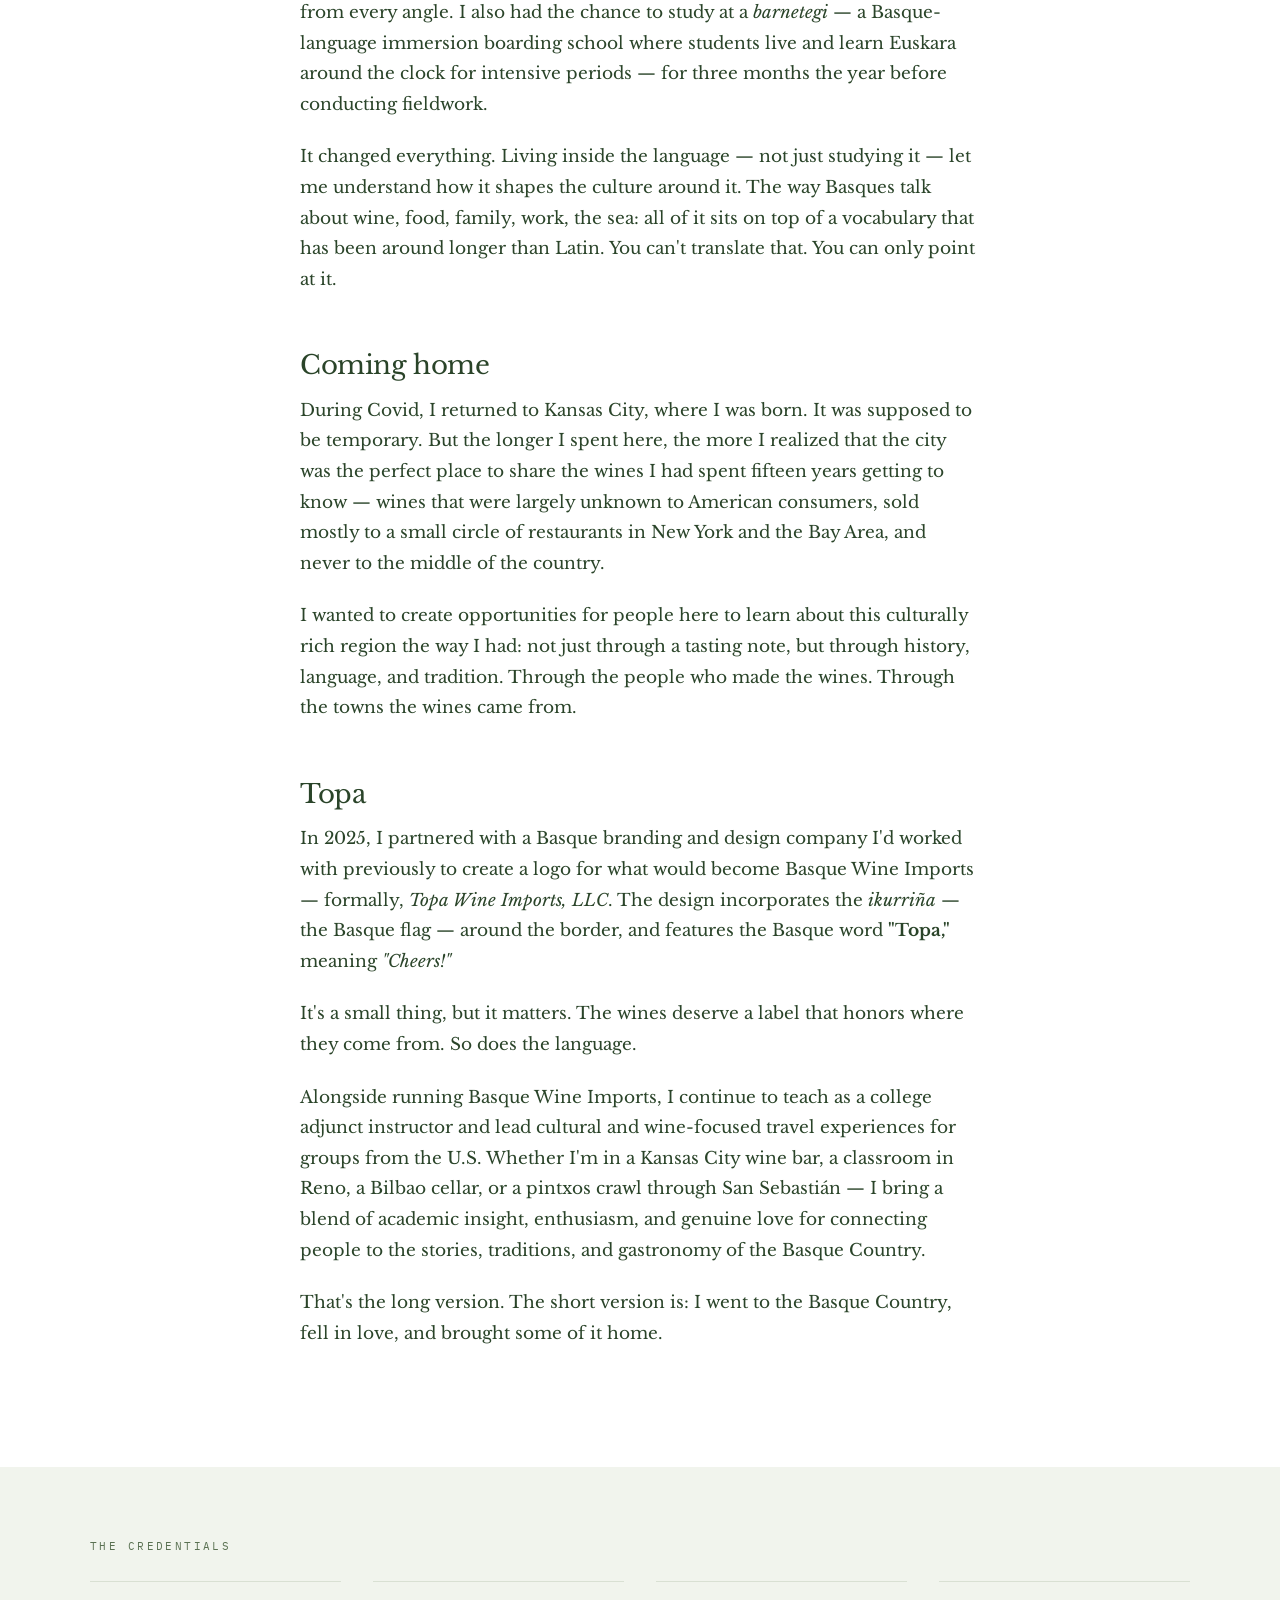
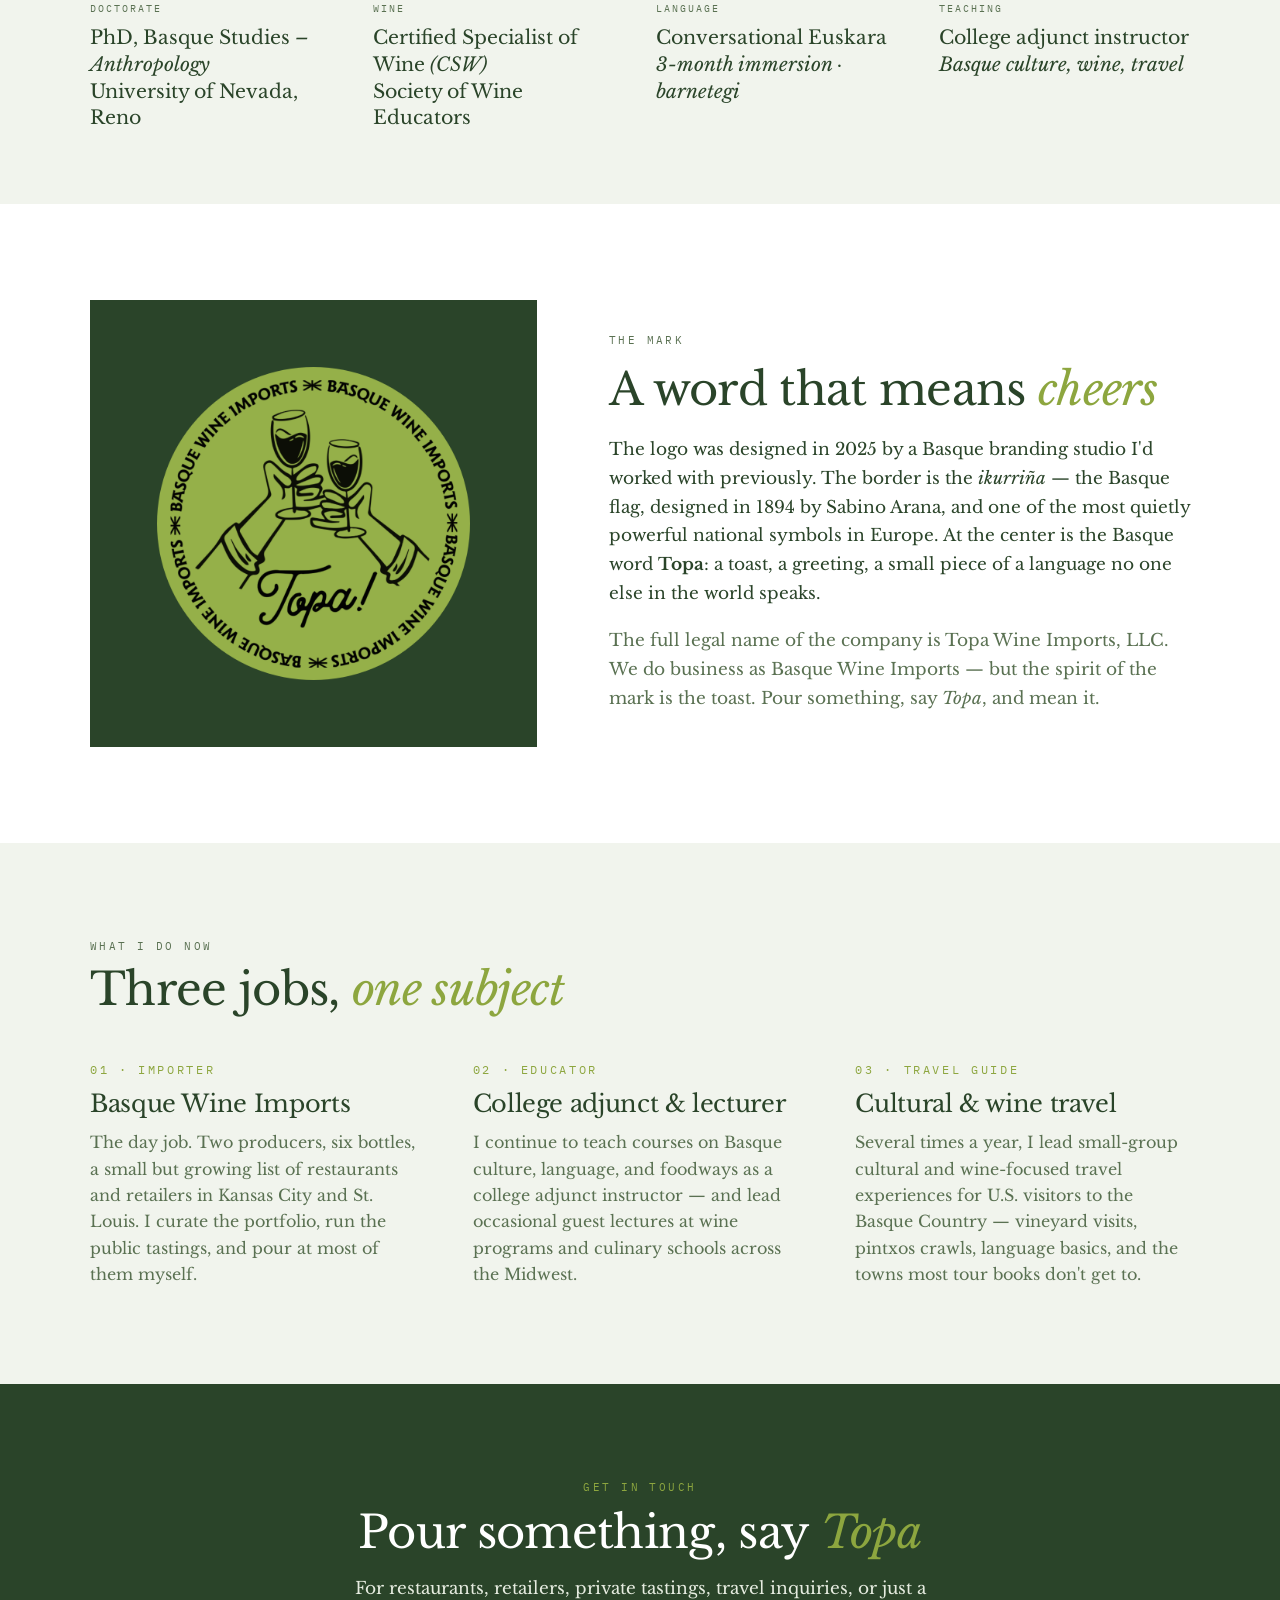
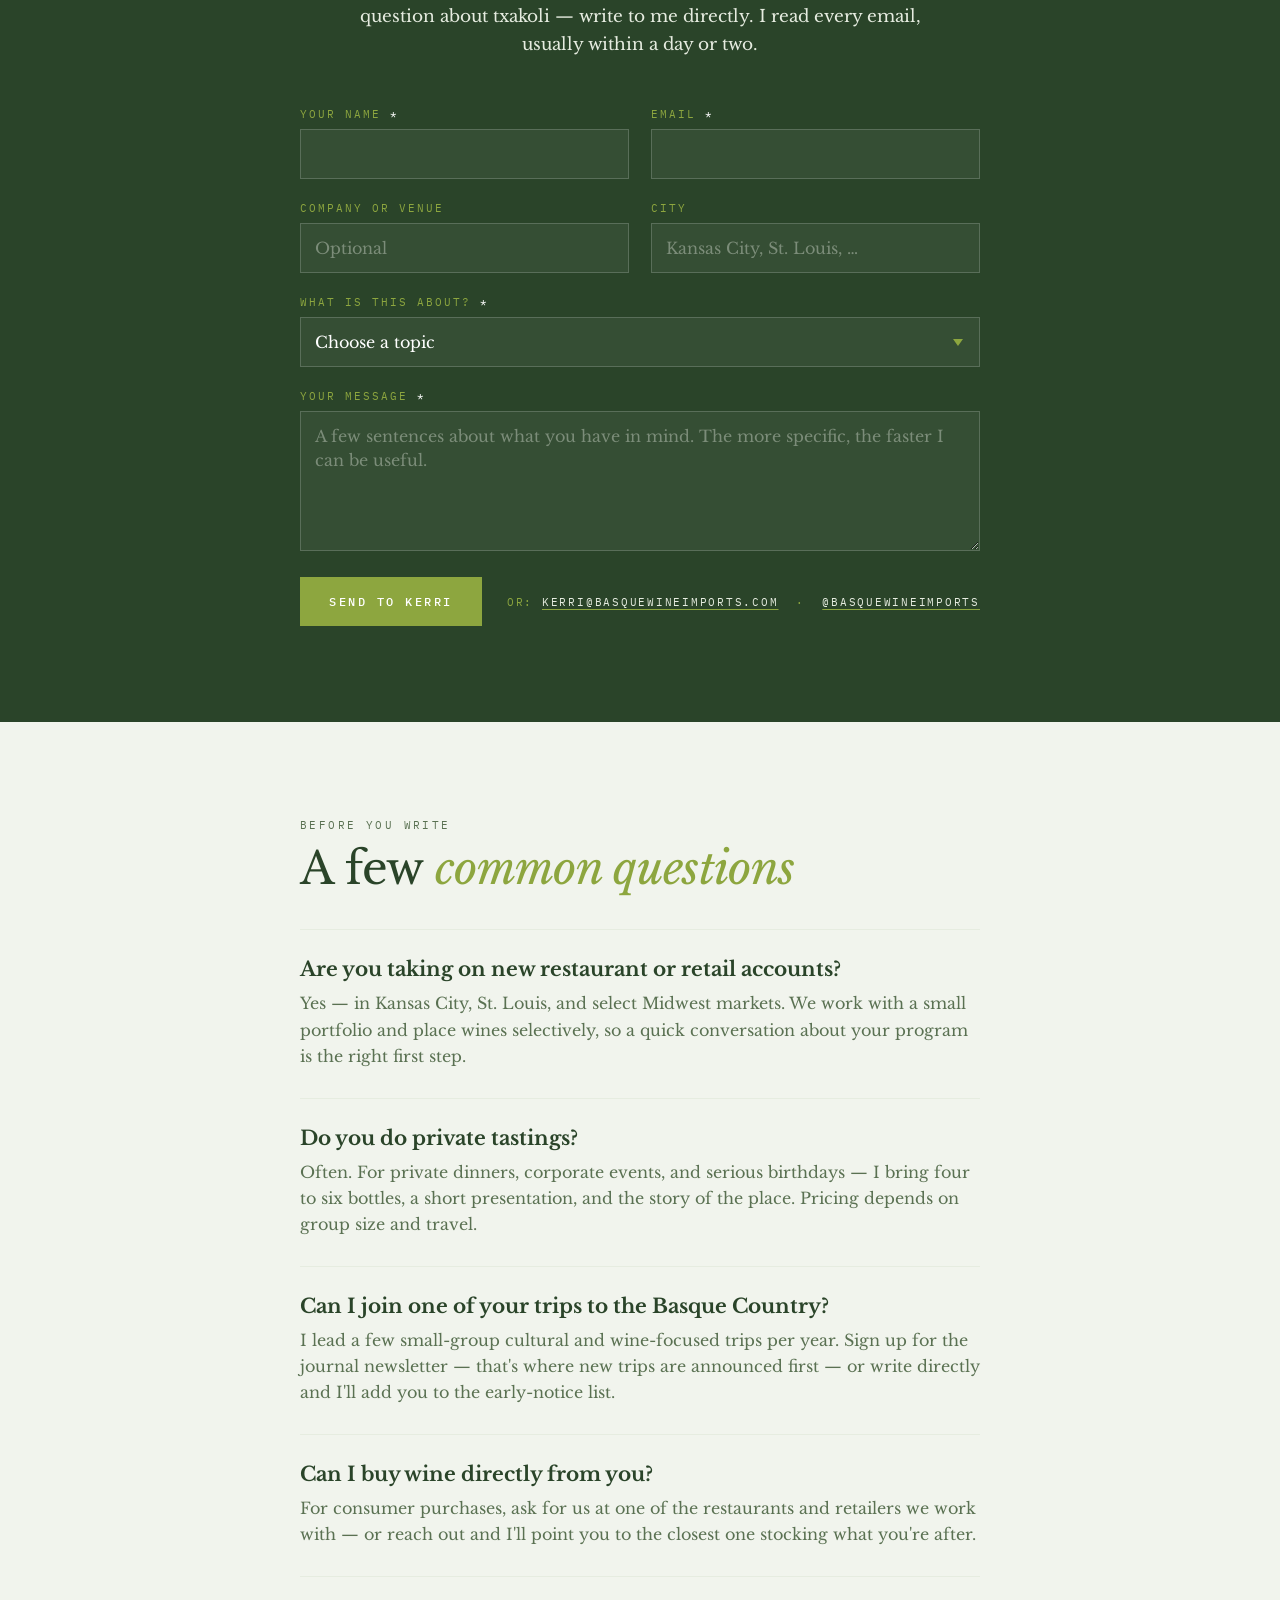
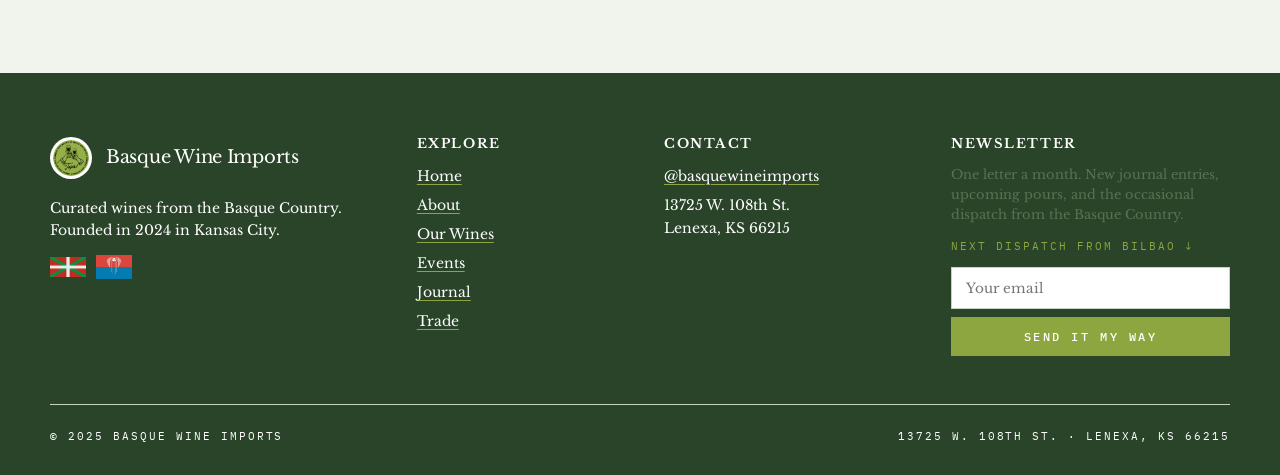
==== commit 1b444275: "Add files via upload" ====
--- a/about.html
+++ b/about.html
@@ -220,7 +220,7 @@
 <body>
 
 <div class="announcement-bar">
-  <div class="wrap"><p style="margin:0; padding: 12px 0; text-align:center;">Now pouring in Kansas City · Hello from the Basque Country</p></div>
+  <div class="wrap"><p style="margin:0; padding: 12px 0; text-align:center;"><a href="blog.html#post-trip-2027" style="color: inherit; text-decoration: none; display: block;">Taste, Explore, and Wander: The 2027 Basque Country Experience · Spaces are Limited — Reserve Your Seat Today</a></p></div>
 </div>
 
 <!-- ============ Header ============ -->
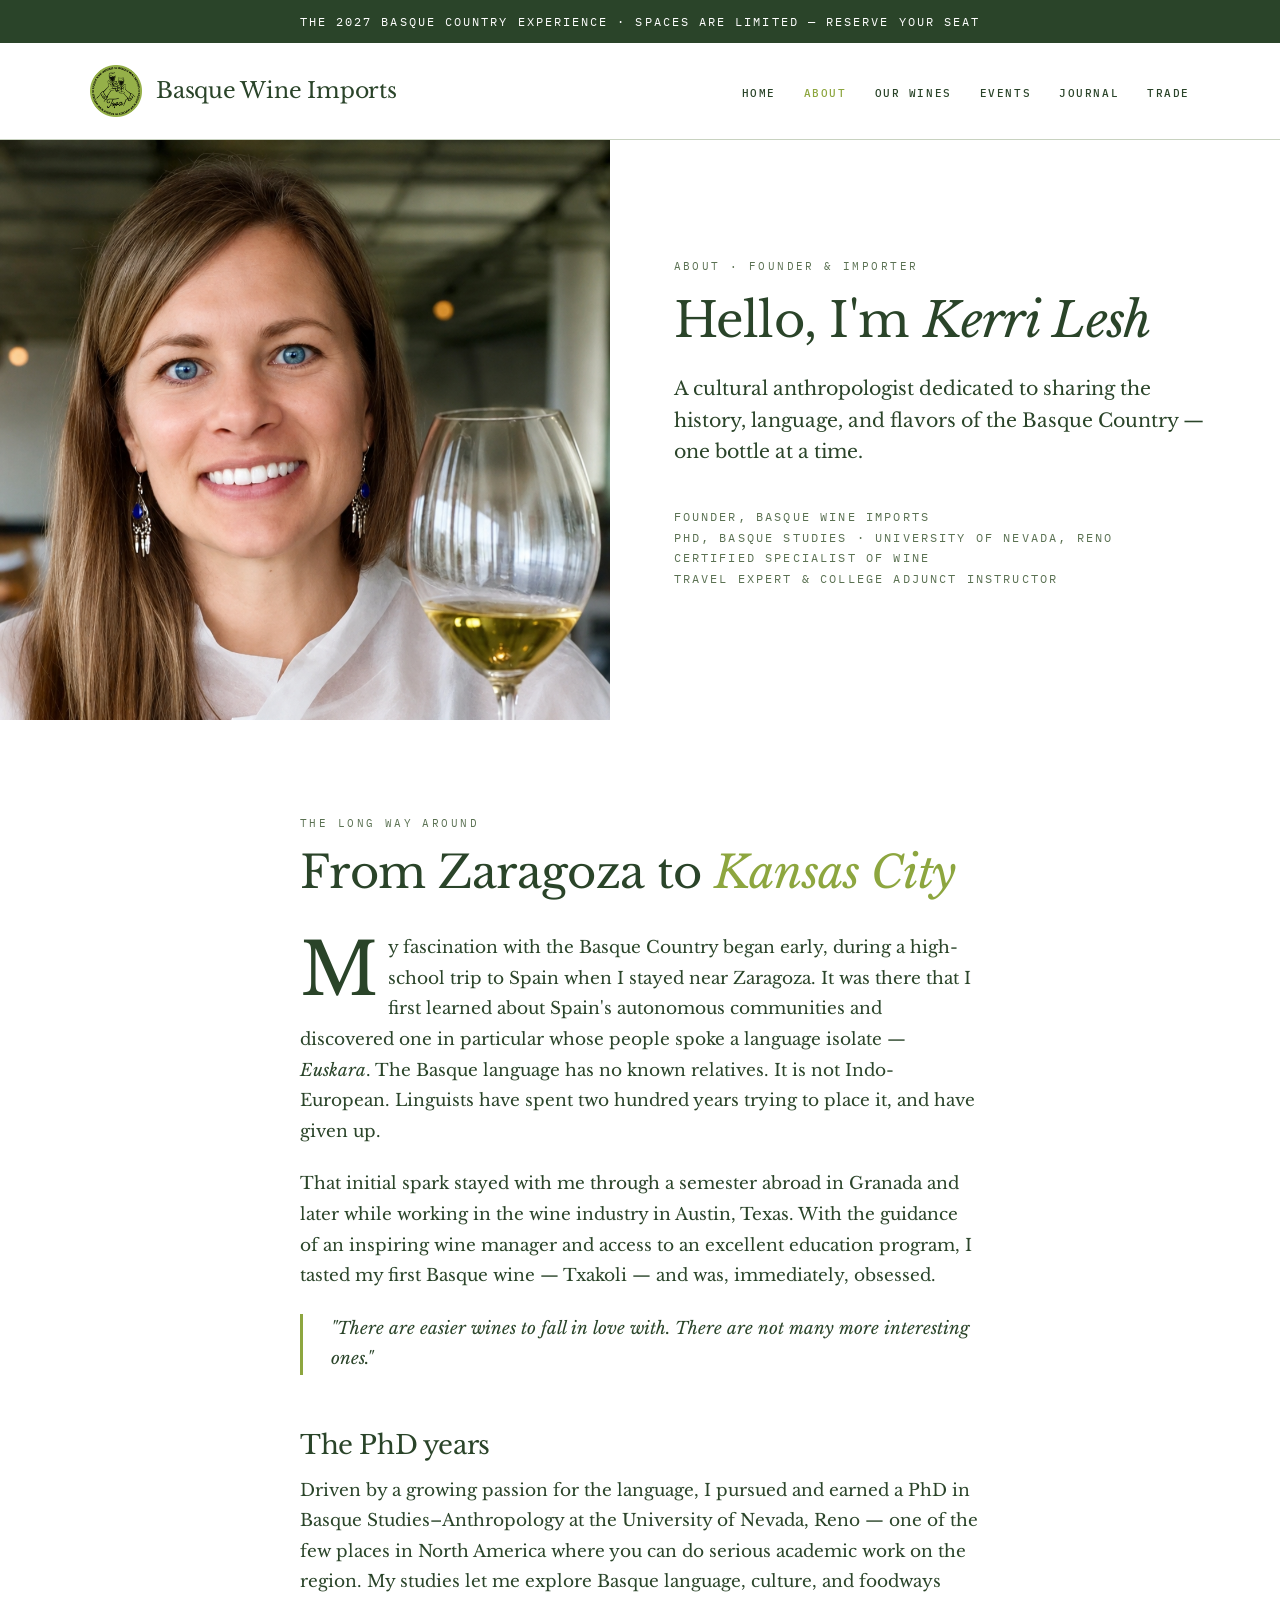
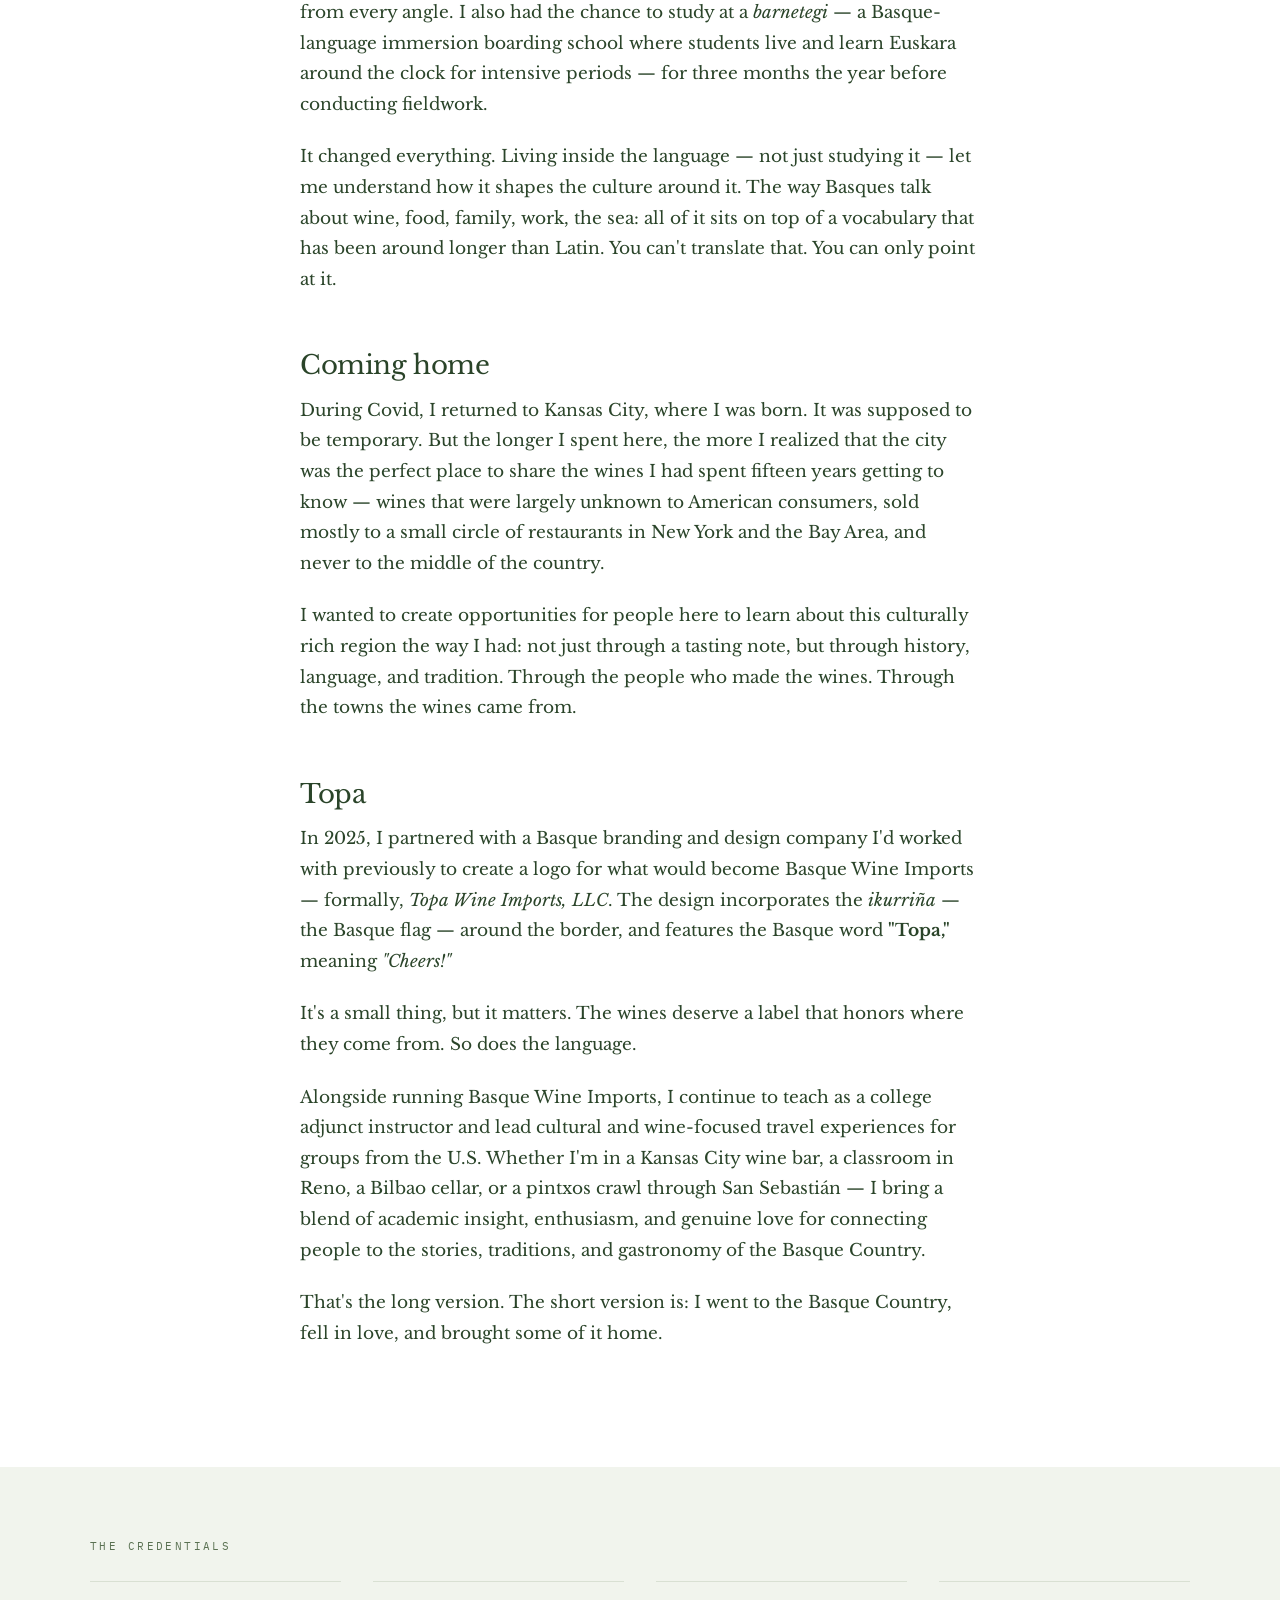
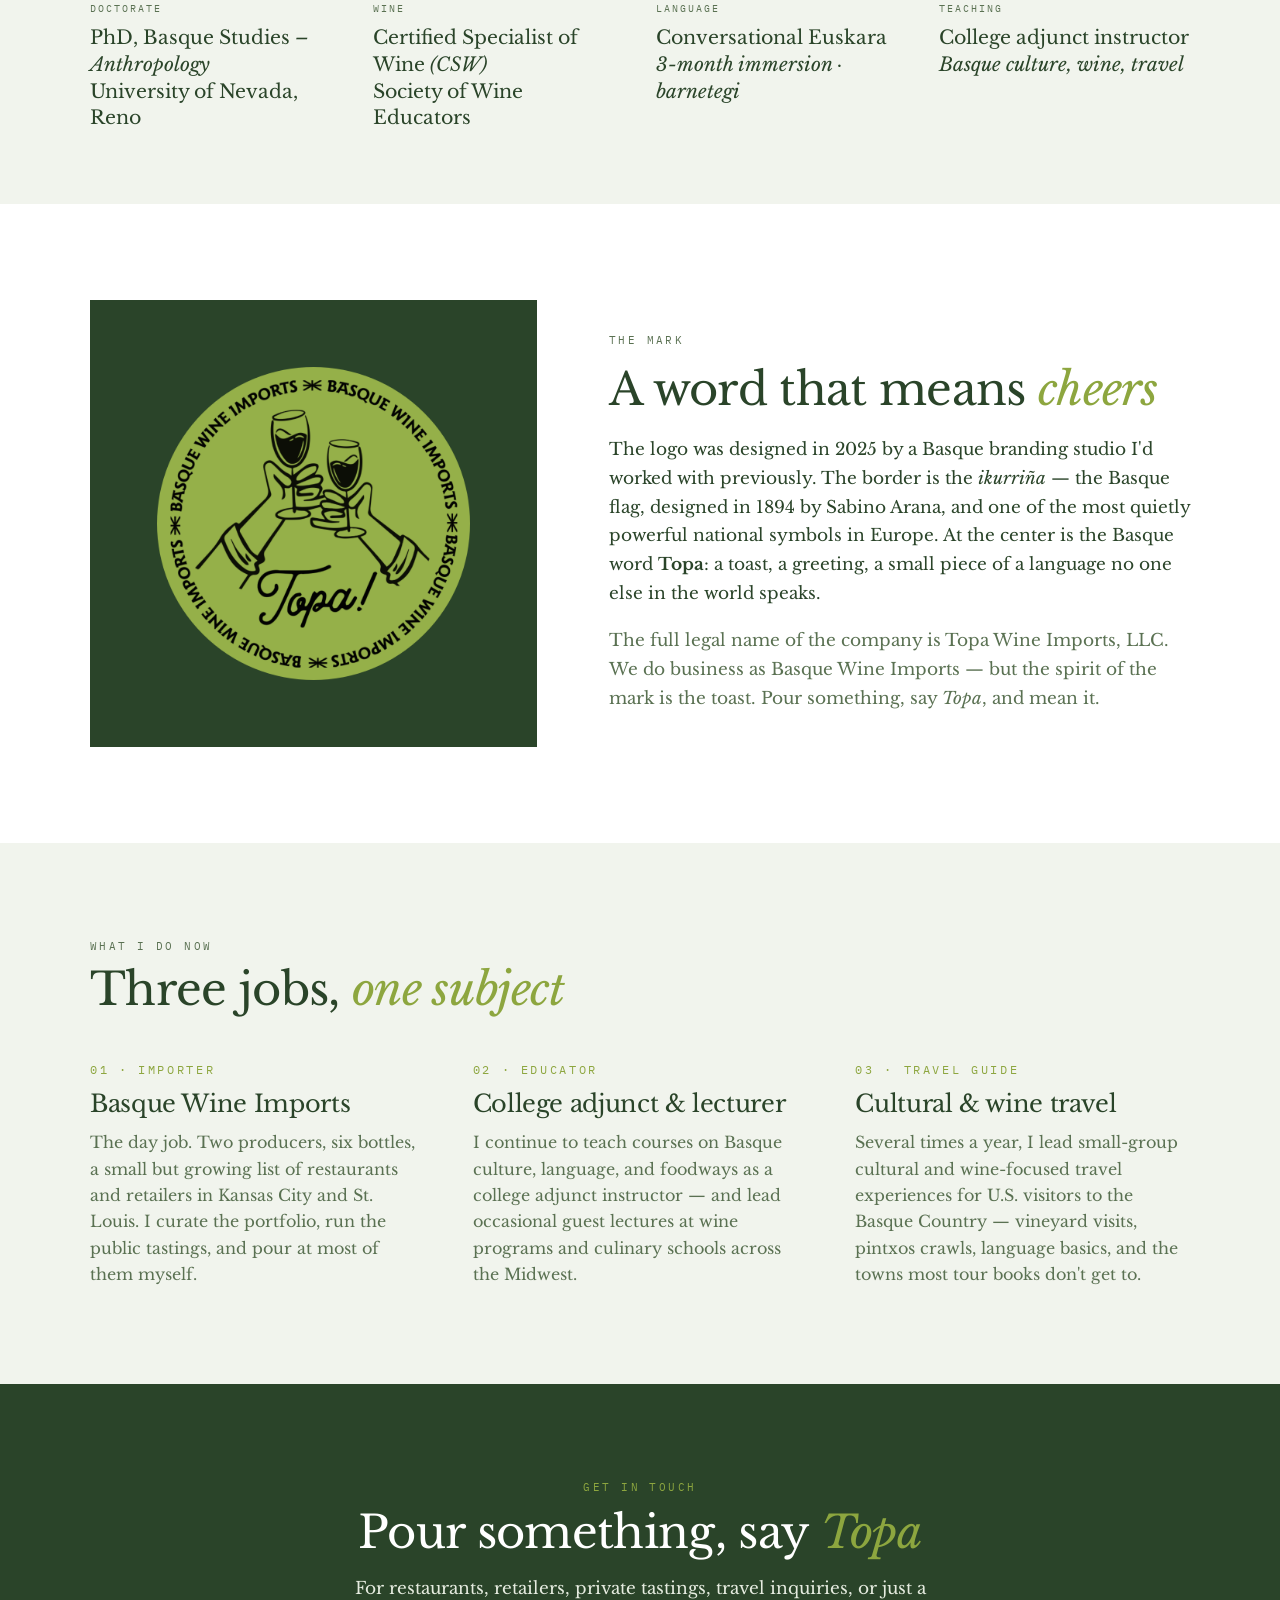
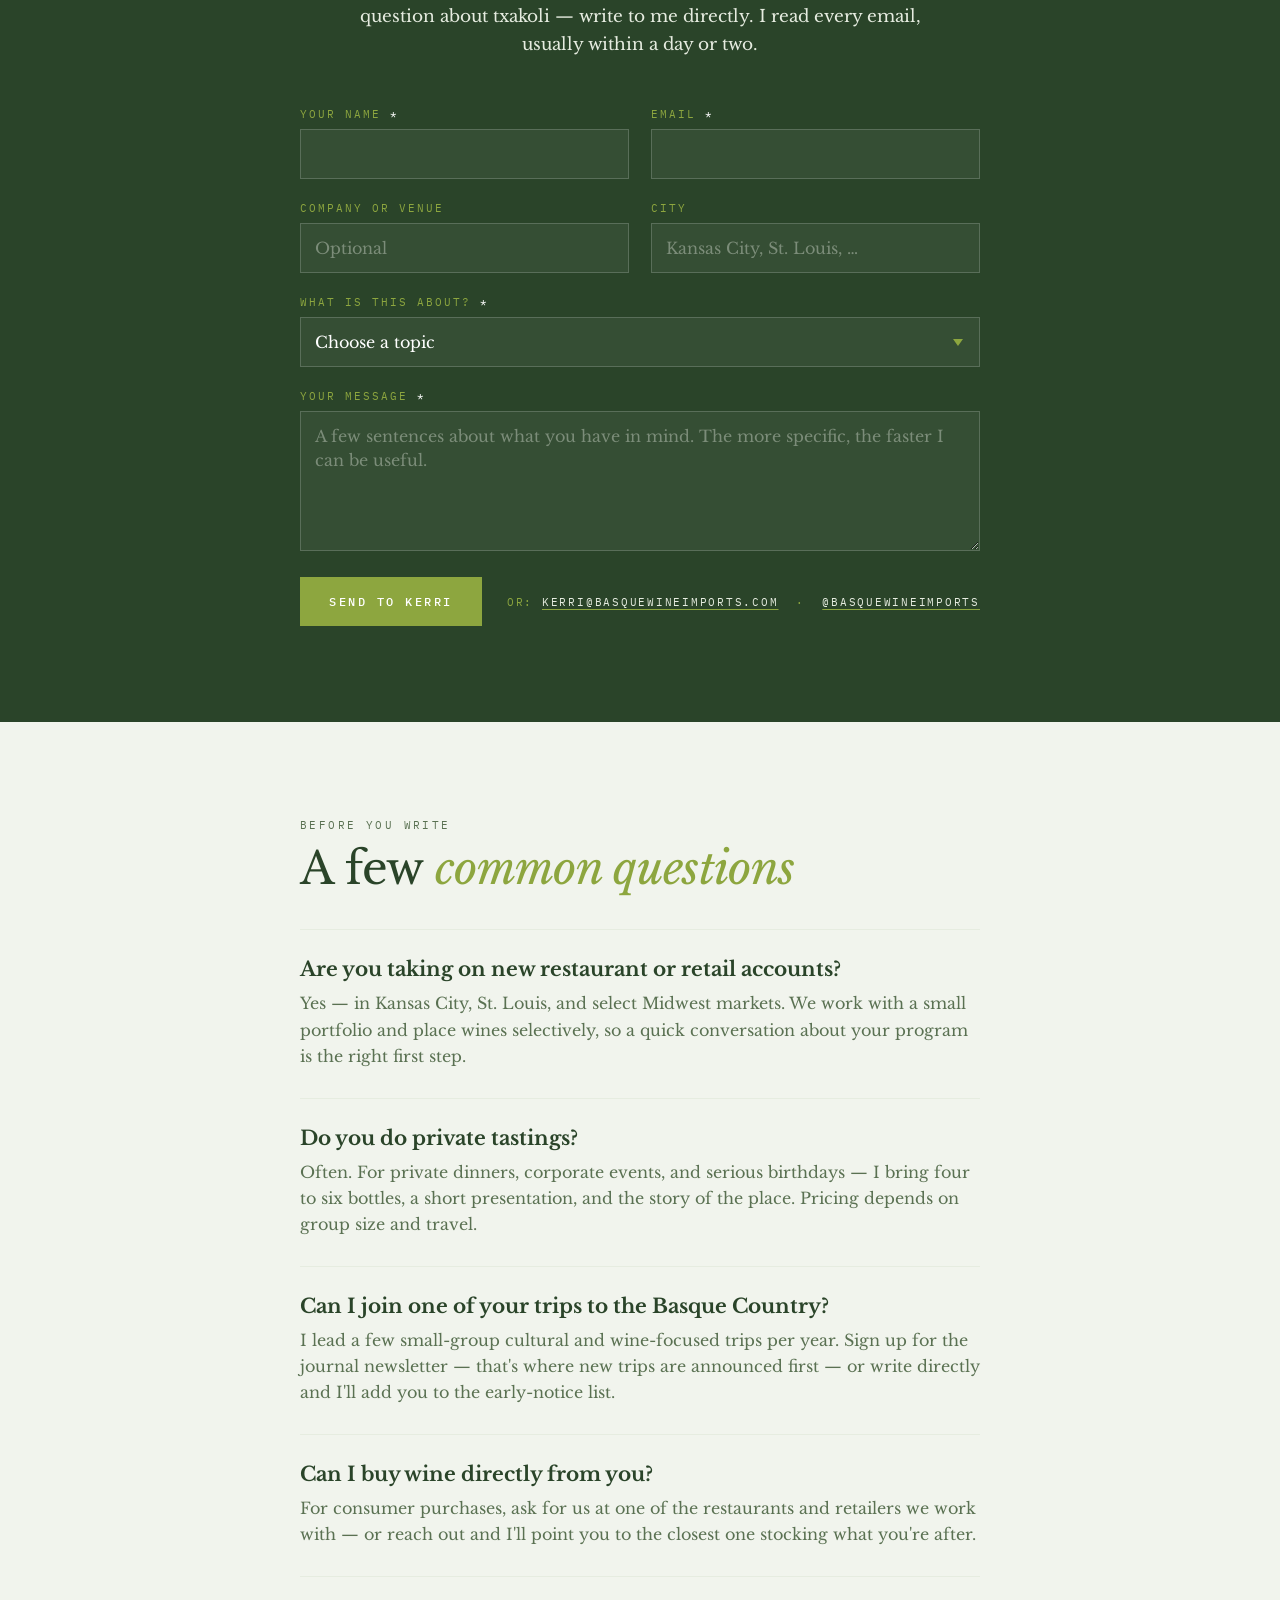
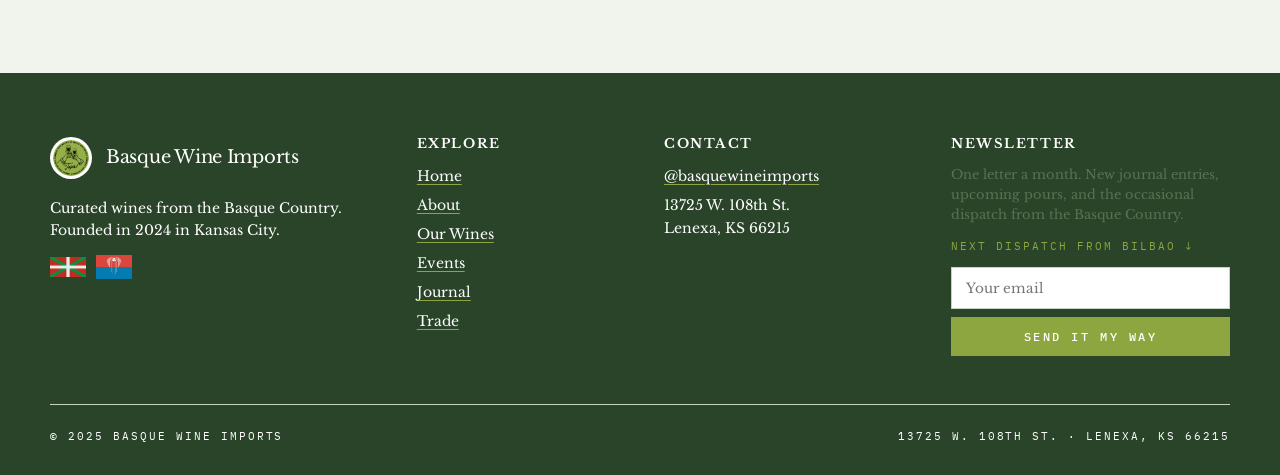
==== commit 19e0058d: "Add files via upload" ====
--- a/about.html
+++ b/about.html
@@ -220,7 +220,7 @@
 <body>
 
 <div class="announcement-bar">
-  <div class="wrap"><p style="margin:0; padding: 12px 0; text-align:center;"><a href="blog.html#post-trip-2027" style="color: inherit; text-decoration: none; display: block;">Taste, Explore, and Wander: The 2027 Basque Country Experience · Spaces are Limited — Reserve Your Seat Today</a></p></div>
+  <div class="wrap"><p style="margin:0; padding: 12px 0; text-align:center;"><a href="blog.html#post-trip-2027" style="color: inherit; text-decoration: none; display: block;">The 2027 Basque Country Experience · Spaces are Limited — Reserve Your Seat</a></p></div>
 </div>
 
 <!-- ============ Header ============ -->
